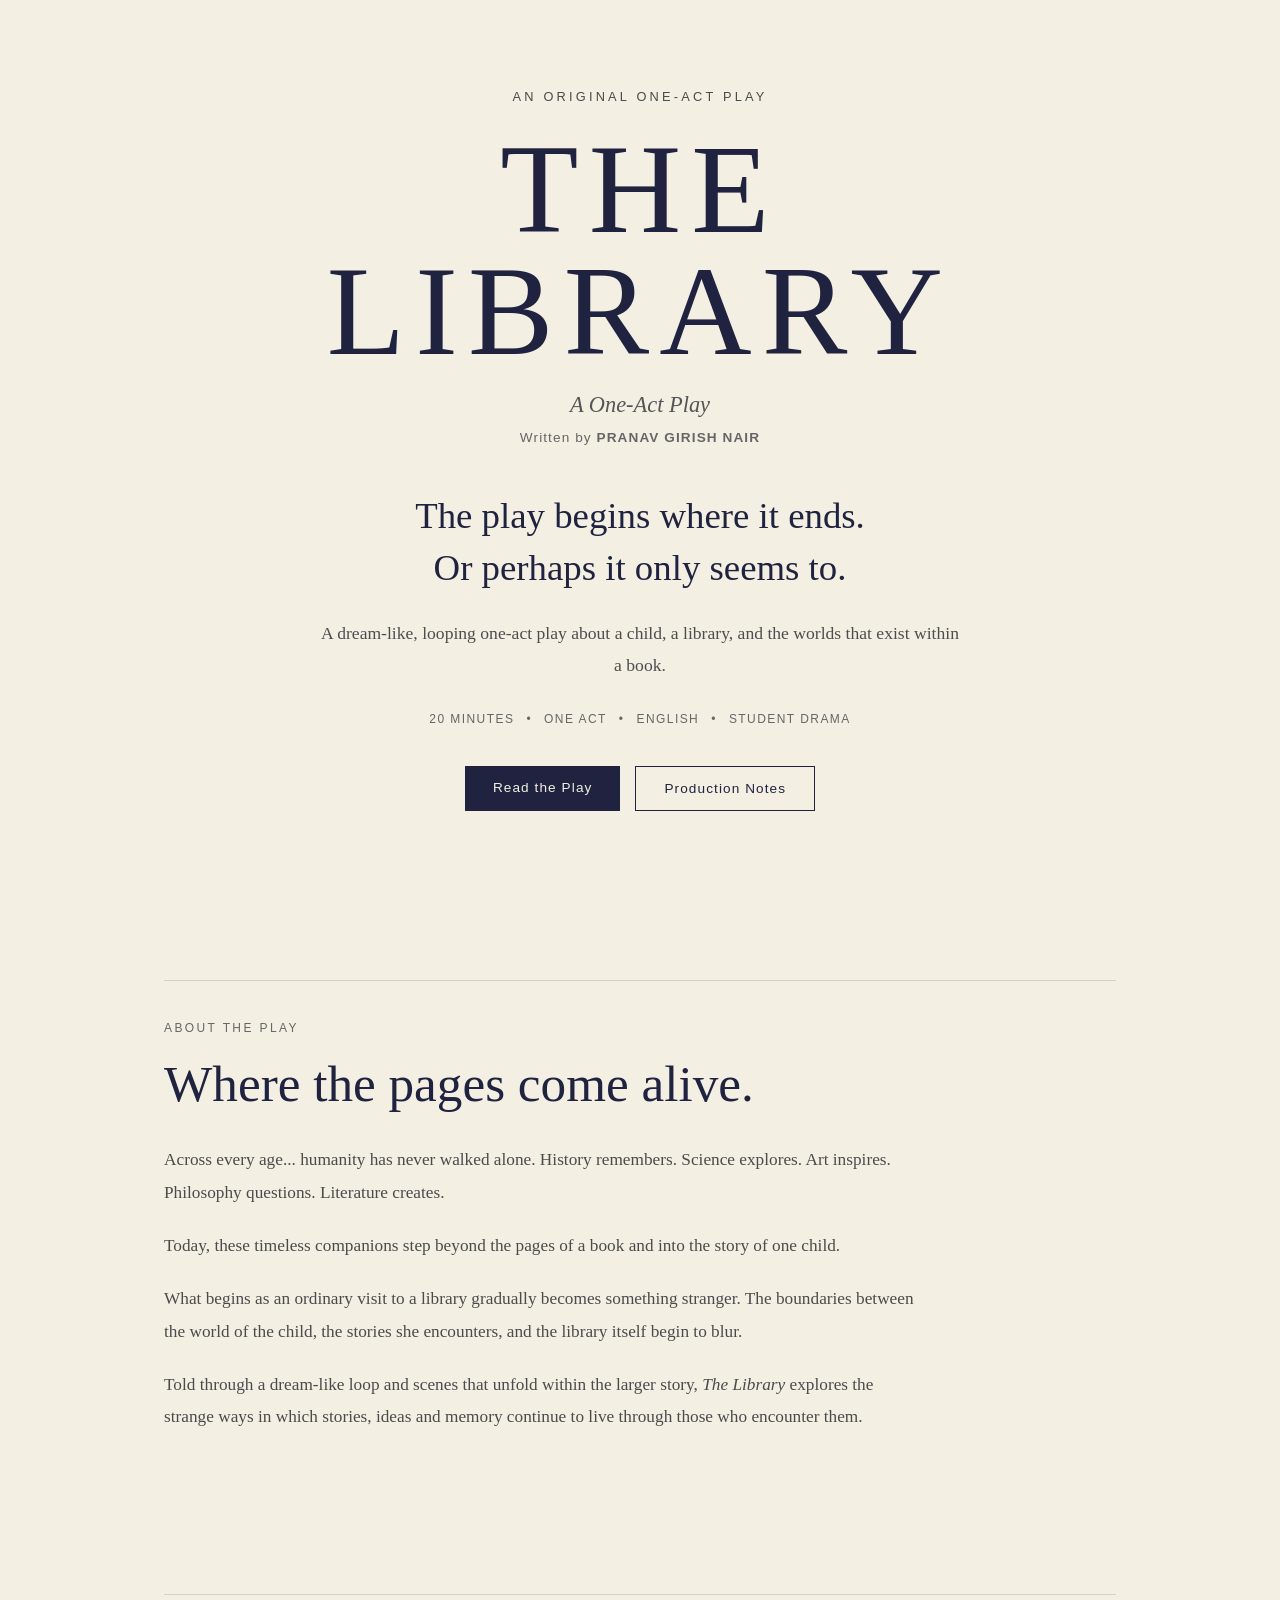
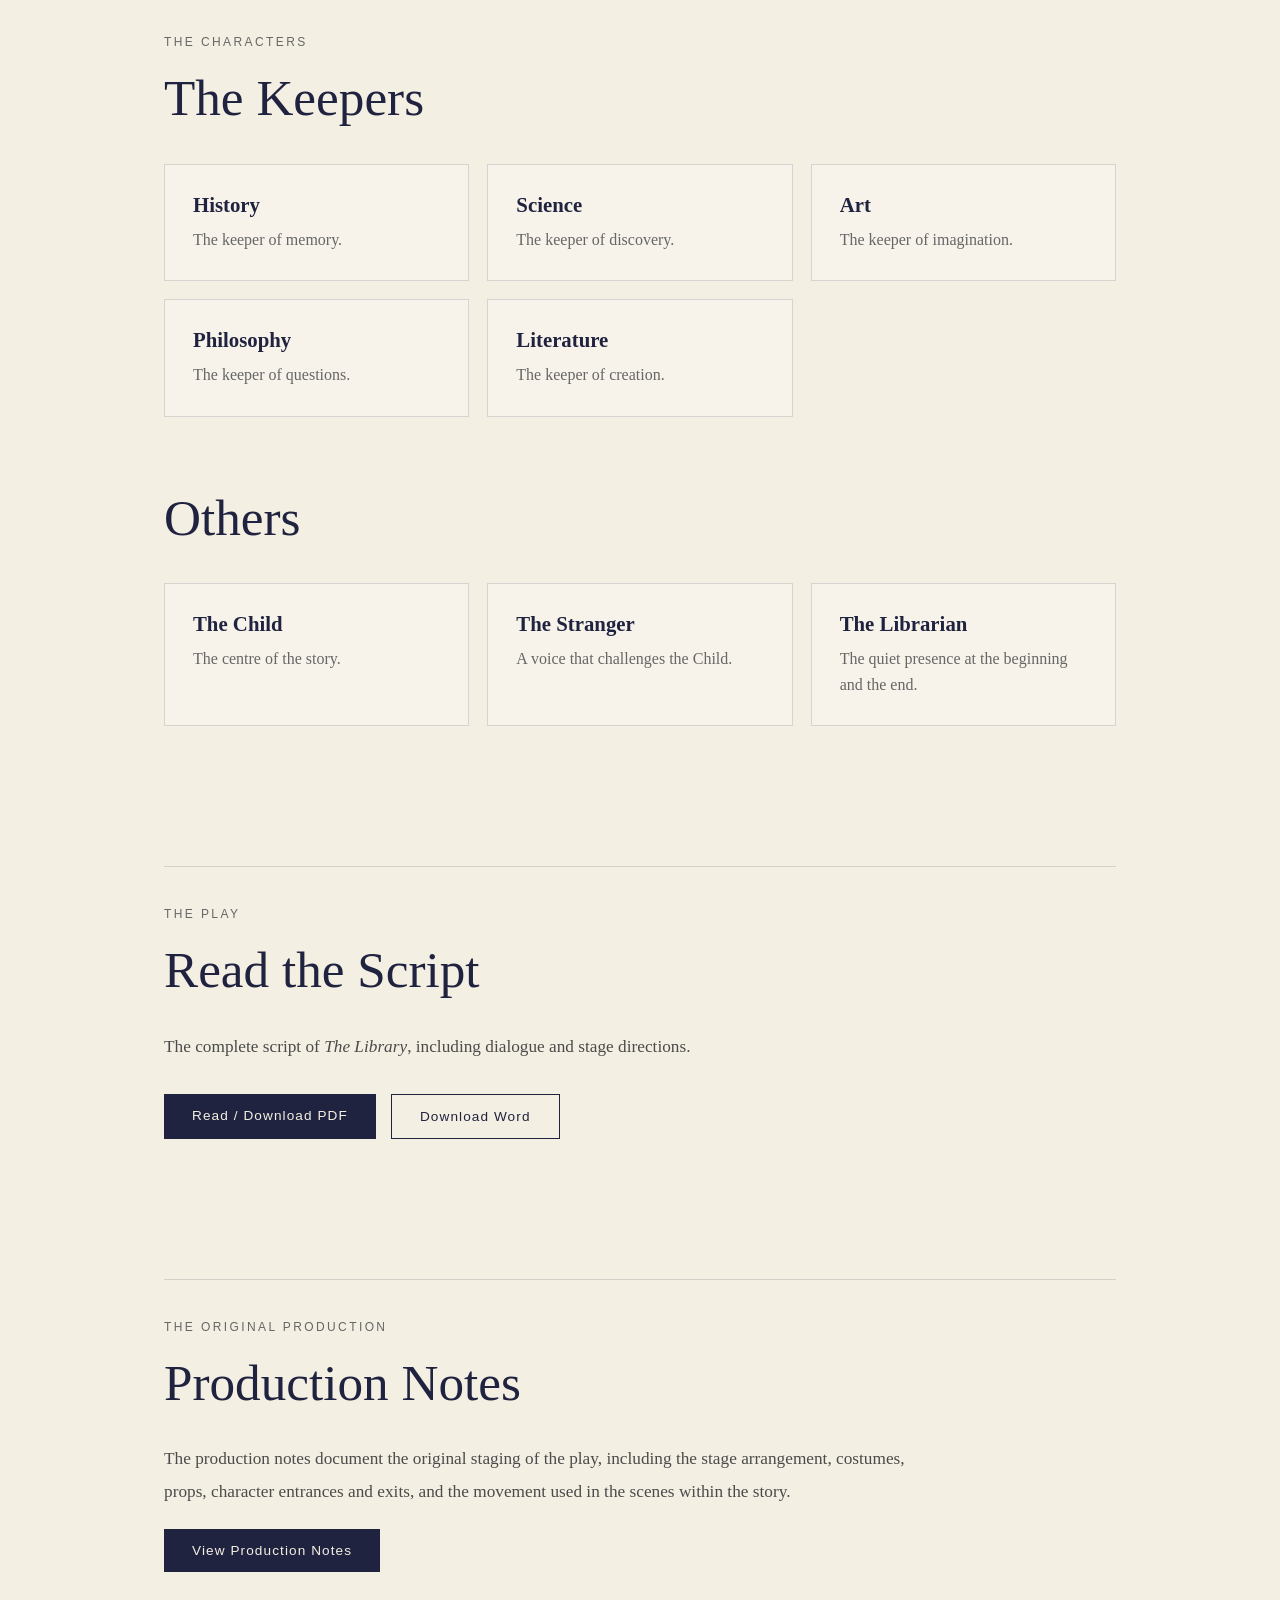
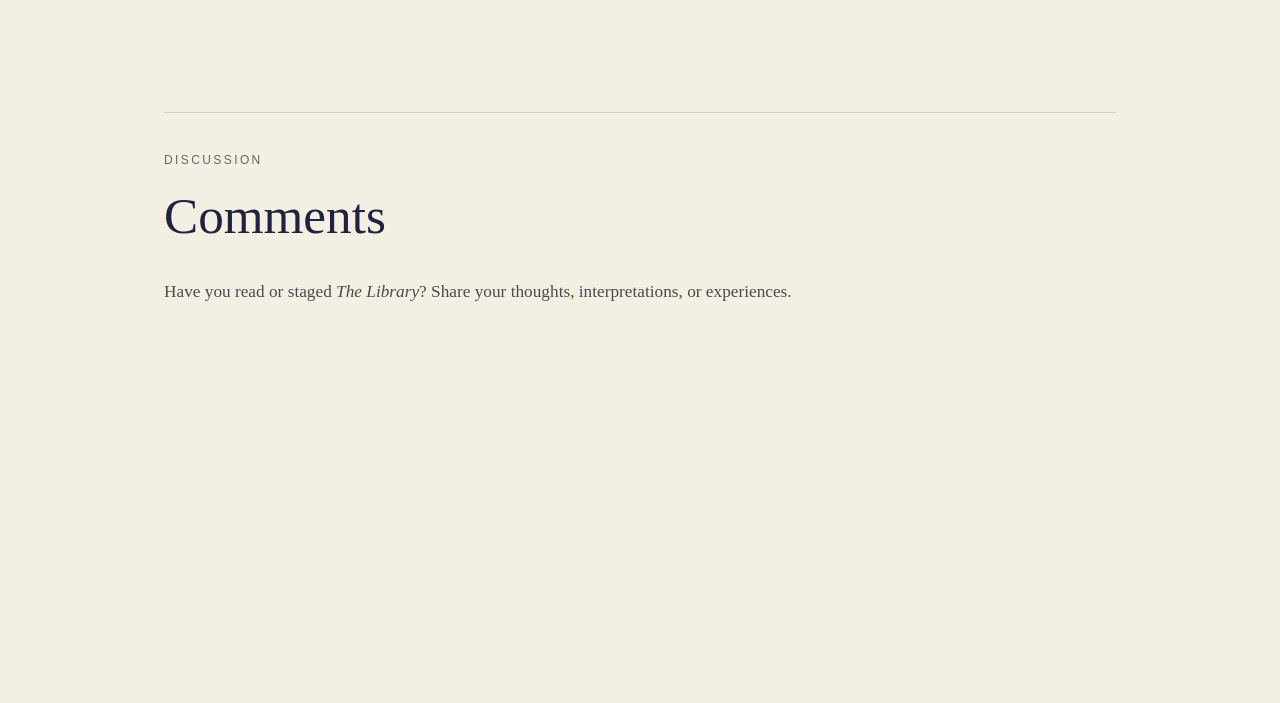
==== index.html @ 28df2314 "Comment section added" ====
<!DOCTYPE html>
<html lang="en">
<head>
    <meta charset="UTF-8">
    <meta name="viewport" content="width=device-width, initial-scale=1.0">

    <title>The Library | A One-Act Play</title>

    <link rel="stylesheet" href="style.css">
</head>

<body>

    <header class="hero">

        <div class="hero-content">

            <p class="eyebrow">AN ORIGINAL ONE-ACT PLAY</p>

            <h1>THE LIBRARY</h1>

            <p class="subtitle">A One-Act Play</p>
<p class="author">Written by <strong>PRANAV GIRISH NAIR</strong></p>

            <p class="tagline">
                The play begins where it ends.<br>
                Or perhaps it only seems to.
            </p>

            <p class="description">
                A dream-like, looping one-act play about a child,
                a library, and the worlds that exist within a book.
            </p>

            <div class="details">
                <span>20 MINUTES</span>
                <span>•</span>
                <span>ONE ACT</span>
                <span>•</span>
                <span>ENGLISH</span>
                <span>•</span>
                <span>STUDENT DRAMA</span>
            </div>

            <div class="hero-buttons">
                <a href="#script" class="button primary">
                    Read the Play
                </a>

                <a href="#production" class="button secondary">
                    Production Notes
                </a>
            </div>

        </div>

    </header>

   <main>

    <section id="about" class="content-section">

        <p class="section-label">ABOUT THE PLAY</p>

        <h2>Where the pages come alive.</h2>

        <p>
            Across every age... humanity has never walked alone.
            History remembers. Science explores. Art inspires.
            Philosophy questions. Literature creates.
        </p>

        <p>
            Today, these timeless companions step beyond the pages
            of a book and into the story of one child.
        </p>

        <p>
            What begins as an ordinary visit to a library gradually
            becomes something stranger. The boundaries between the
            world of the child, the stories she encounters, and the
            library itself begin to blur.
        </p>

        <p>
            Told through a dream-like loop and scenes that unfold
            within the larger story, <em>The Library</em> explores
            the strange ways in which stories, ideas and memory
            continue to live through those who encounter them.
        </p>

    </section>


    <section id="characters" class="content-section">

        <p class="section-label">THE CHARACTERS</p>

        <h2>The Keepers</h2>

        <div class="character-grid">

            <article class="character-card">
                <h3>History</h3>
                <p>The keeper of memory.</p>
            </article>

            <article class="character-card">
                <h3>Science</h3>
                <p>The keeper of discovery.</p>
            </article>

            <article class="character-card">
                <h3>Art</h3>
                <p>The keeper of imagination.</p>
            </article>

            <article class="character-card">
                <h3>Philosophy</h3>
                <p>The keeper of questions.</p>
            </article>

            <article class="character-card">
                <h3>Literature</h3>
                <p>The keeper of creation.</p>
            </article>

        </div>


        <h2 class="secondary-heading">Others</h2>

        <div class="character-grid">

            <article class="character-card">
                <h3>The Child</h3>
                <p>The centre of the story.</p>
            </article>

            <article class="character-card">
                <h3>The Stranger</h3>
                <p>A voice that challenges the Child.</p>
            </article>

            <article class="character-card">
                <h3>The Librarian</h3>
                <p>The quiet presence at the beginning and the end.</p>
            </article>

        </div>

    </section>


    <section id="script" class="content-section">

        <p class="section-label">THE PLAY</p>

        <h2>Read the Script</h2>

        <p>
            The complete script of <em>The Library</em>, including
            dialogue and stage directions.
        </p>

        <div class="download-buttons">

            <a href="assets/documents/The-Library-One-Act-Play.pdf"
               class="button primary"
               target="_blank">
                Read / Download PDF
            </a>

            <a href="assets/documents/The-Library-One-Act-Play.docx"
               class="button secondary">
                Download Word
            </a>

        </div>

    </section>


    <section id="production" class="content-section">

        <p class="section-label">THE ORIGINAL PRODUCTION</p>

        <h2>Production Notes</h2>

        <p>
            The production notes document the original staging of
            the play, including the stage arrangement, costumes,
            props, character entrances and exits, and the movement
            used in the scenes within the story.
        </p>

        <a href="production-notes.html" class="button primary">
            View Production Notes
        </a>

    </section>


    <section id="comments" class="content-section">

        <p class="section-label">DISCUSSION</p>

        <h2>Comments</h2>

        <p>
            Have you read or staged <em>The Library</em>?
            Share your thoughts, interpretations, or experiences.
        </p>

        <!-- Remarkbox -->
        <div id="remarkbox-div">
          <noscript>
            <iframe id="remarkbox-iframe"
                    src="https://my.remarkbox.com/embed?nojs=true&mode=light"
                    style="height:600px;width:100%;border:none!important"
                    tabindex="0"></iframe>
          </noscript>
        </div>

        <script src="https://my.remarkbox.com/static/js/iframe-resizer/iframeResizer.min.js"></script>

        <script>
          var rb_owner_key = "698da224-95b8-11f1-bef5-040140774501";
          var thread_uri = window.location.href;
          var thread_title = window.document.title;
          var thread_fragment = window.location.hash;

          var rb_src = "https://my.remarkbox.com/embed" +
              "?rb_owner_key=" + rb_owner_key +
              "&thread_title=" + encodeURI(thread_title) +
              "&thread_uri=" + encodeURIComponent(thread_uri) +
              "&mode=light" +
              thread_fragment;

          function create_remarkbox_iframe() {
            var ifrm = document.createElement("iframe");
            ifrm.setAttribute("id", "remarkbox-iframe");
            ifrm.setAttribute("scrolling", "no");
            ifrm.setAttribute("src", rb_src);
            ifrm.setAttribute("frameborder", "0");
            ifrm.setAttribute("tabindex", "0");
            ifrm.setAttribute("title", "Remarkbox");
            ifrm.style.width = "100%";
            document.getElementById("remarkbox-div").appendChild(ifrm);
          }

          create_remarkbox_iframe();

          iFrameResize(
            {
              checkOrigin: ["https://my.remarkbox.com"],
              inPageLinks: true,
              initCallback: function(e) {
                e.iFrameResizer.moveToAnchor(thread_fragment);
              }
            },
            document.getElementById("remarkbox-iframe")
          );
        </script>

    </section>

</main>

</body>
</html>
---- style.css ----
* {
    box-sizing: border-box;
    margin: 0;
    padding: 0;
}

body {
    background: #f4efe3;
    color: #252525;
    font-family: Georgia, "Times New Roman", serif;
}

/* HERO */

.hero {
    min-height: 100vh;
    display: flex;
    justify-content: center;
    align-items: center;
    text-align: center;
    padding: 60px 24px;

    background:
        linear-gradient(
            rgba(244, 239, 227, 0.88),
            rgba(244, 239, 227, 0.88)
        ),
        url("assets/images/library.jpg");

    background-size: cover;
    background-position: center;
}

.hero-content {
    max-width: 850px;
}

.eyebrow {
    font-family: Arial, sans-serif;
    font-size: 0.8rem;
    letter-spacing: 0.25em;
    margin-bottom: 25px;
    color: #4a4a4a;
}

h1 {
    font-size: clamp(4rem, 10vw, 8rem);
    letter-spacing: 0.08em;
    font-weight: 500;
    color: #20233f;
    line-height: 0.95;
}

.subtitle {
    font-size: 1.4rem;
    font-style: italic;
    margin-top: 20px;
    color: #555;
}

.tagline {
    margin-top: 45px;
    font-size: clamp(1.5rem, 3vw, 2.3rem);
    line-height: 1.4;
    color: #20233f;
}

.description {
    max-width: 650px;
    margin: 25px auto 0;
    font-size: 1.1rem;
    line-height: 1.8;
    color: #4d4d4d;
}

.details {
    display: flex;
    justify-content: center;
    flex-wrap: wrap;
    gap: 12px;
    margin-top: 30px;

    font-family: Arial, sans-serif;
    font-size: 0.75rem;
    letter-spacing: 0.12em;
    color: #666;
}

.hero-buttons {
    display: flex;
    justify-content: center;
    gap: 15px;
    flex-wrap: wrap;
    margin-top: 40px;
}

.button {
    display: inline-block;
    padding: 14px 28px;
    text-decoration: none;
    font-family: Arial, sans-serif;
    font-size: 0.85rem;
    letter-spacing: 0.08em;
    transition: 0.2s ease;
}

.primary {
    background: #20233f;
    color: #f4efe3;
}

.primary:hover {
    background: #16182c;
}

.secondary {
    border: 1px solid #20233f;
    color: #20233f;
}

.secondary:hover {
    background: #20233f;
    color: #f4efe3;
}


/* OTHER SECTIONS */

main {
    max-width: 1000px;
    margin: auto;
    padding: 80px 24px;
}

section {
    margin-bottom: 100px;
}

section h2 {
    font-size: 2.5rem;
    color: #20233f;
    margin-bottom: 20px;
}

/* CONTENT SECTIONS */

.content-section {
    padding: 40px 0;
    border-top: 1px solid rgba(32, 35, 63, 0.15);
}

.section-label {
    font-family: Arial, sans-serif;
    font-size: 0.75rem;
    letter-spacing: 0.2em;
    color: #666;
    margin-bottom: 18px;
}

.content-section h2 {
    font-size: clamp(2rem, 5vw, 3.2rem);
    font-weight: 500;
    line-height: 1.2;
    margin-bottom: 30px;
}

.content-section > p:not(.section-label) {
    max-width: 750px;
    font-size: 1.08rem;
    line-height: 1.9;
    color: #4b4b4b;
    margin-bottom: 20px;
}


/* CHARACTER CARDS */

.character-grid {
    display: grid;
    grid-template-columns: repeat(3, 1fr);
    gap: 18px;
    margin-top: 35px;
}

.character-card {
    padding: 28px;
    border: 1px solid rgba(32, 35, 63, 0.15);
    background: rgba(255, 255, 255, 0.25);
}

.character-card h3 {
    color: #20233f;
    font-size: 1.3rem;
    margin-bottom: 10px;
}

.character-card p {
    color: #666;
    line-height: 1.6;
}

.secondary-heading {
    margin-top: 70px;
}


/* DOWNLOAD BUTTONS */

.download-buttons {
    display: flex;
    gap: 15px;
    flex-wrap: wrap;
    margin-top: 30px;
}


/* MOBILE */

@media (max-width: 700px) {

    .character-grid {
        grid-template-columns: 1fr;
    }

    .content-section {
        padding: 30px 0;
    }

    .details {
        gap: 8px;
        line-height: 1.8;
    }

}

.author {
    margin-top: 12px;
    font-family: Arial, sans-serif;
    font-size: 0.85rem;
    letter-spacing: 0.08em;
    color: #666;
}

/* PRODUCTION NOTES */

.production-page {
    max-width: 900px;
    margin: 0 auto;
    padding: 70px 24px 100px;
}

.production-header {
    padding: 40px 0 80px;
    border-bottom: 1px solid rgba(32, 35, 63, 0.15);
}

.production-header h1 {
    font-size: clamp(3rem, 8vw, 5.5rem);
    margin-bottom: 25px;
}

.production-intro {
    max-width: 650px;
    font-size: 1.1rem;
    line-height: 1.8;
    color: #555;
    margin-bottom: 30px;
}

.production-page .content-section {
    padding: 65px 0;
}

.production-page .content-section h2 {
    margin-bottom: 30px;
}

.production-page .content-section h3 {
    color: #20233f;
    font-size: 1.25rem;
    margin-top: 35px;
    margin-bottom: 12px;
}

.production-page .content-section p {
    max-width: 760px;
    font-size: 1.05rem;
    line-height: 1.85;
    color: #4b4b4b;
    margin-bottom: 20px;
}

.production-page ul,
.production-page ol {
    max-width: 760px;
    padding-left: 25px;
    margin: 15px 0 25px;
}

.production-page li {
    margin-bottom: 10px;
    line-height: 1.7;
    color: #4b4b4b;
}

.production-page blockquote {
    max-width: 700px;
    margin: 20px 0;
    padding: 18px 25px;
    border-left: 3px solid #20233f;
    font-style: italic;
    color: #20233f;
    background: rgba(255, 255, 255, 0.25);
}

.production-footer {
    text-align: center;
    padding-top: 40px;
}
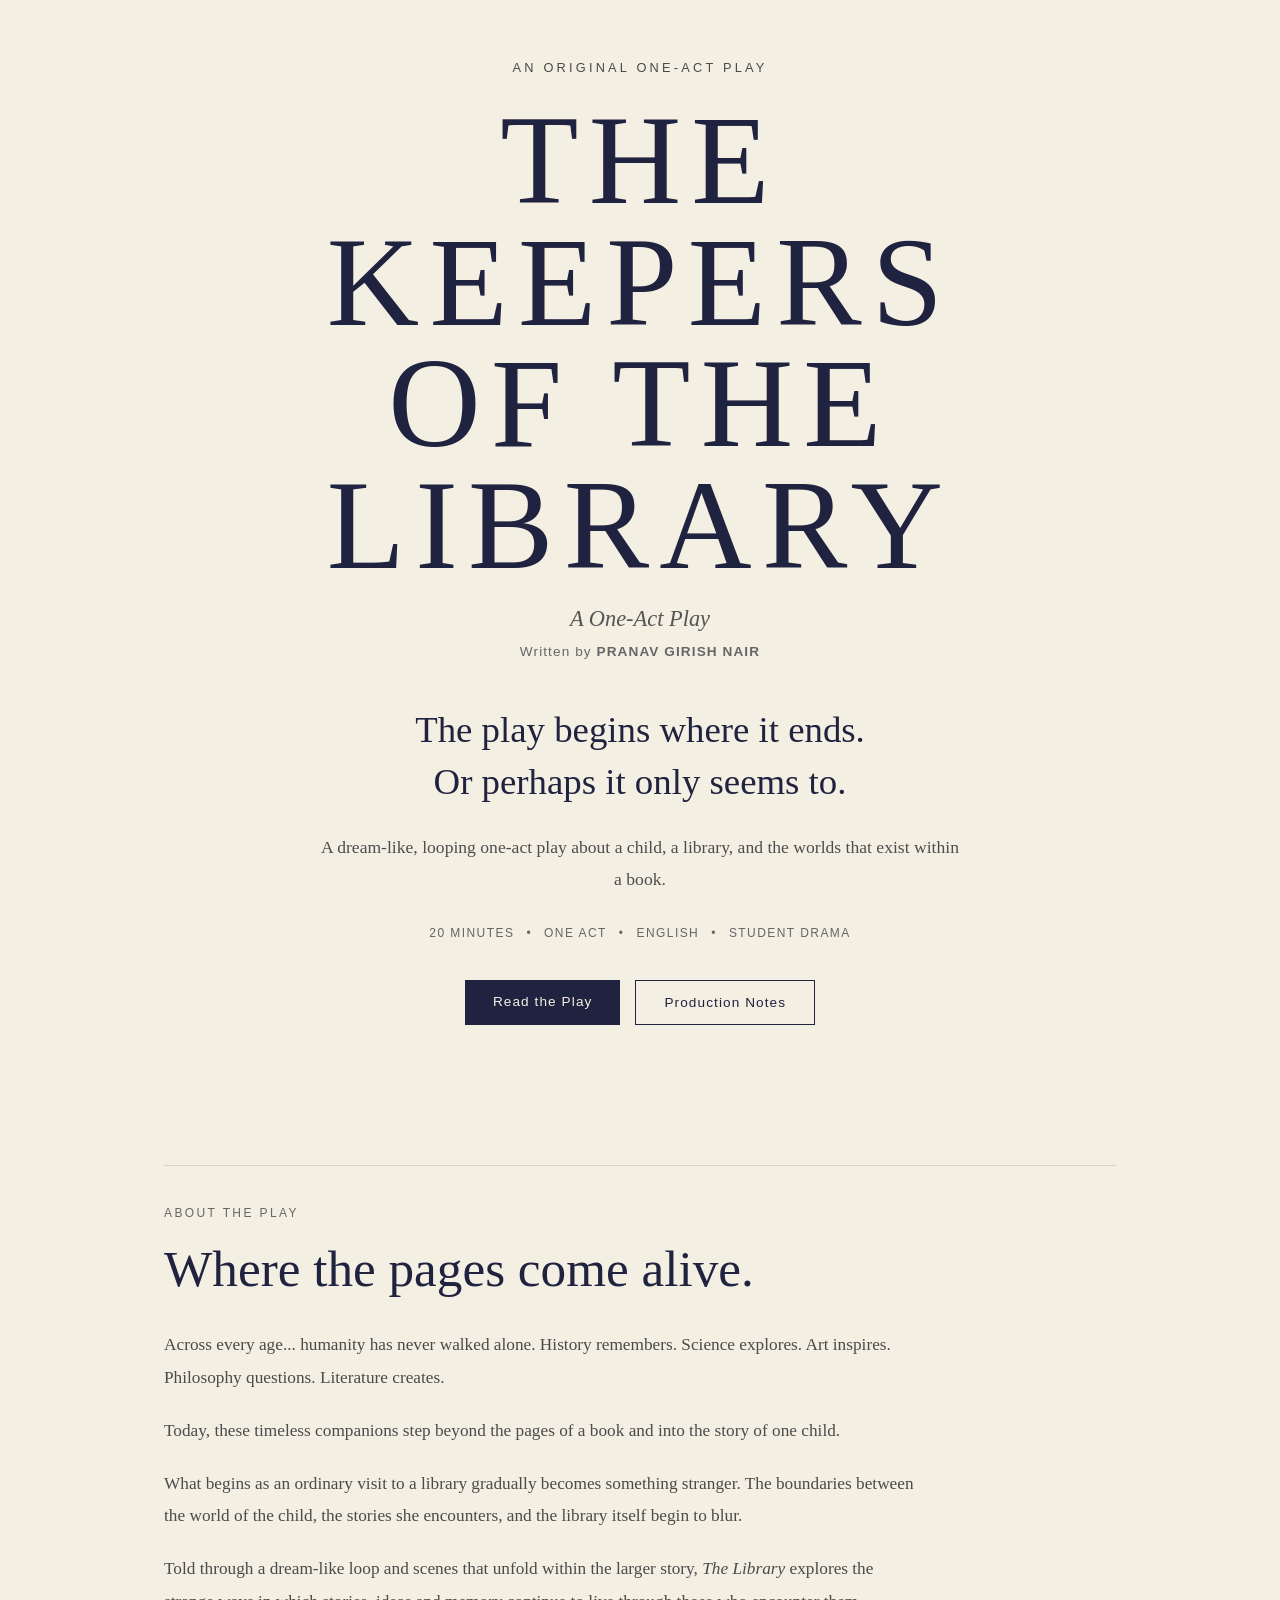
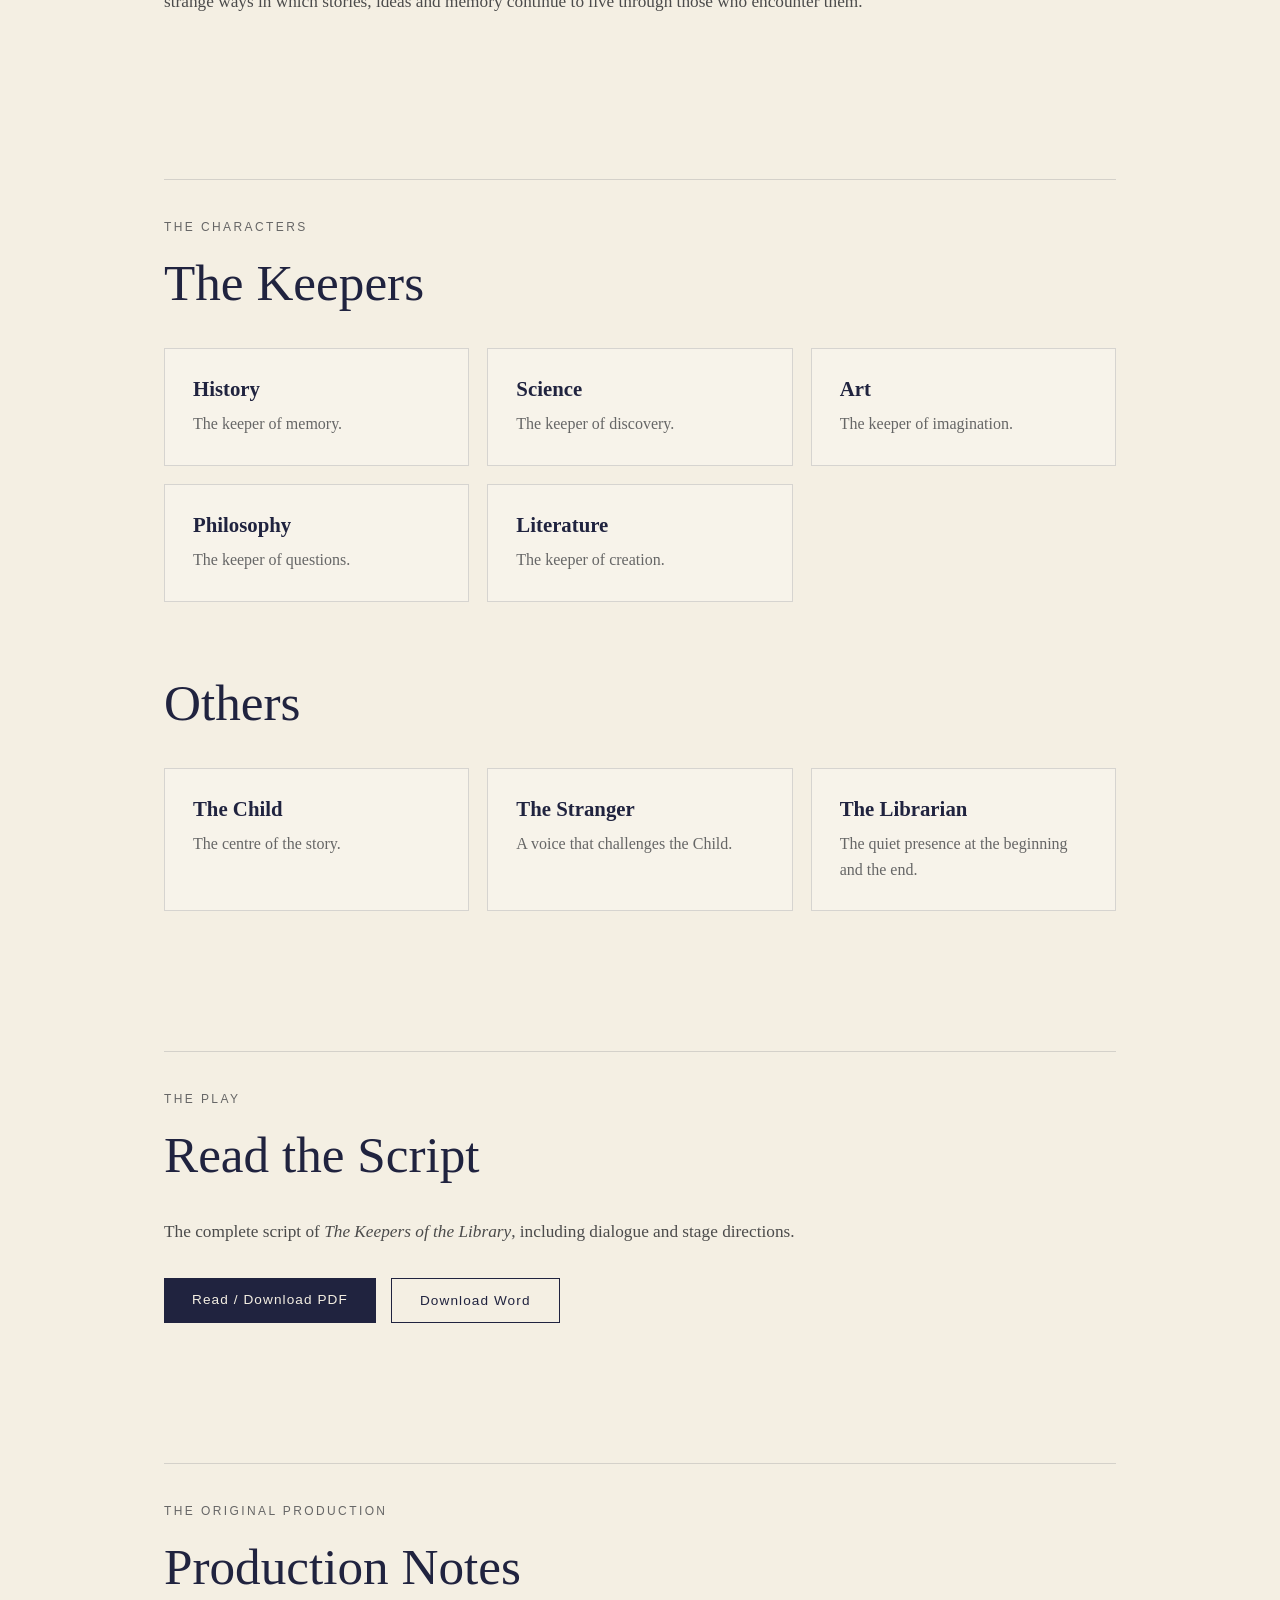
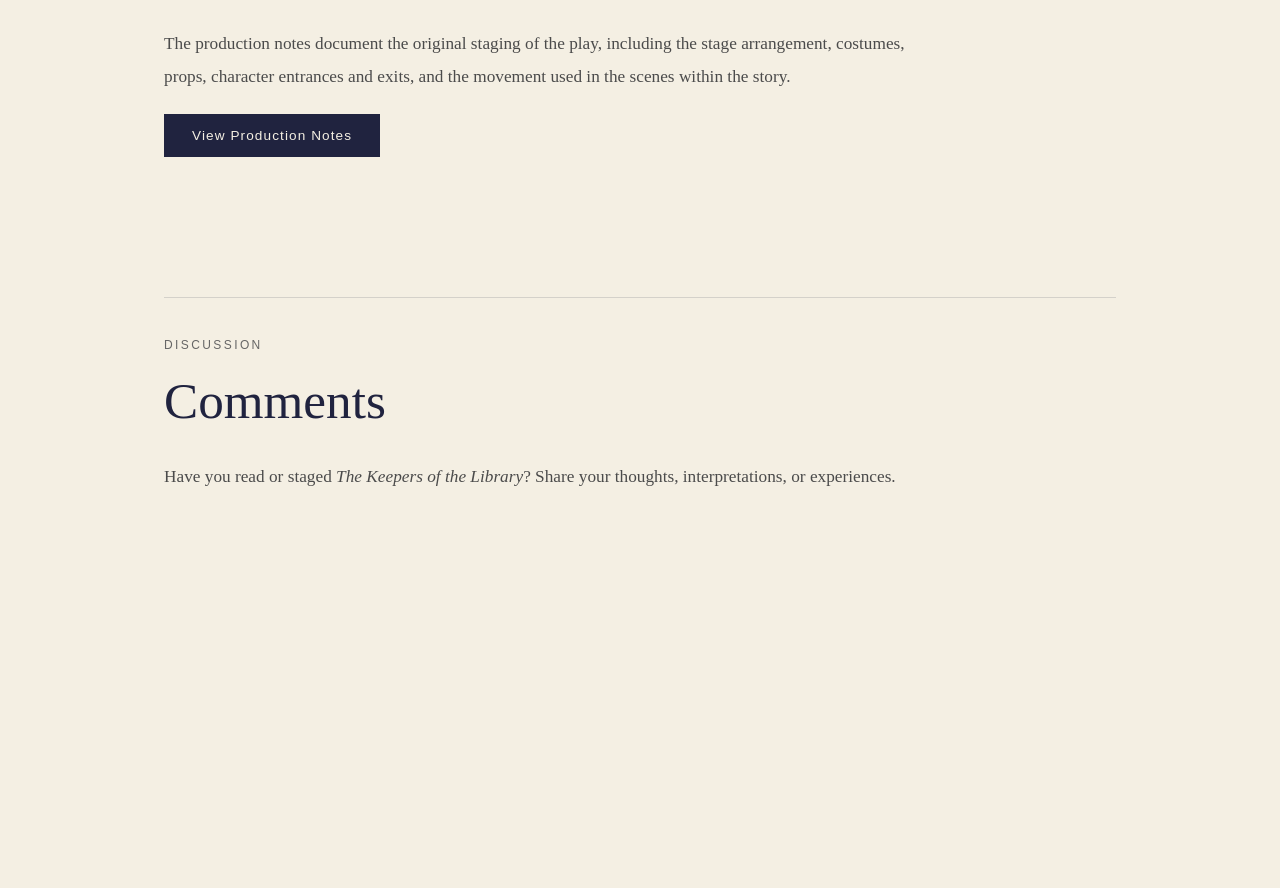
==== commit 32a07ba3: "Changed Title" ====
--- a/index.html
+++ b/index.html
@@ -4,7 +4,7 @@
     <meta charset="UTF-8">
     <meta name="viewport" content="width=device-width, initial-scale=1.0">
 
-    <title>The Library | A One-Act Play</title>
+    <title>The Keepers of the Library | A One-Act Play</title>
 
     <link rel="stylesheet" href="style.css">
 </head>
@@ -17,7 +17,7 @@
 
             <p class="eyebrow">AN ORIGINAL ONE-ACT PLAY</p>
 
-            <h1>THE LIBRARY</h1>
+            <h1>THE KEEPERS OF THE LIBRARY</h1>
 
             <p class="subtitle">A One-Act Play</p>
 <p class="author">Written by <strong>PRANAV GIRISH NAIR</strong></p>
@@ -159,19 +159,19 @@
         <h2>Read the Script</h2>
 
         <p>
-            The complete script of <em>The Library</em>, including
+            The complete script of <em>The Keepers of the Library</em>, including
             dialogue and stage directions.
         </p>
 
         <div class="download-buttons">
 
-            <a href="assets/documents/The-Library-One-Act-Play.pdf"
+            <a href="assets/documents/The-Keepers-of-the-Library-One-Act-Play.pdf"
                class="button primary"
                target="_blank">
                 Read / Download PDF
             </a>
 
-            <a href="assets/documents/The-Library-One-Act-Play.docx"
+            <a href="assets/documents/The-Keepers-of-the-Library-One-Act-Play.docx"
                class="button secondary">
                 Download Word
             </a>
@@ -208,7 +208,7 @@
         <h2>Comments</h2>
 
         <p>
-            Have you read or staged <em>The Library</em>?
+            Have you read or staged <em>The Keepers of the Library</em>?
             Share your thoughts, interpretations, or experiences.
         </p>
 
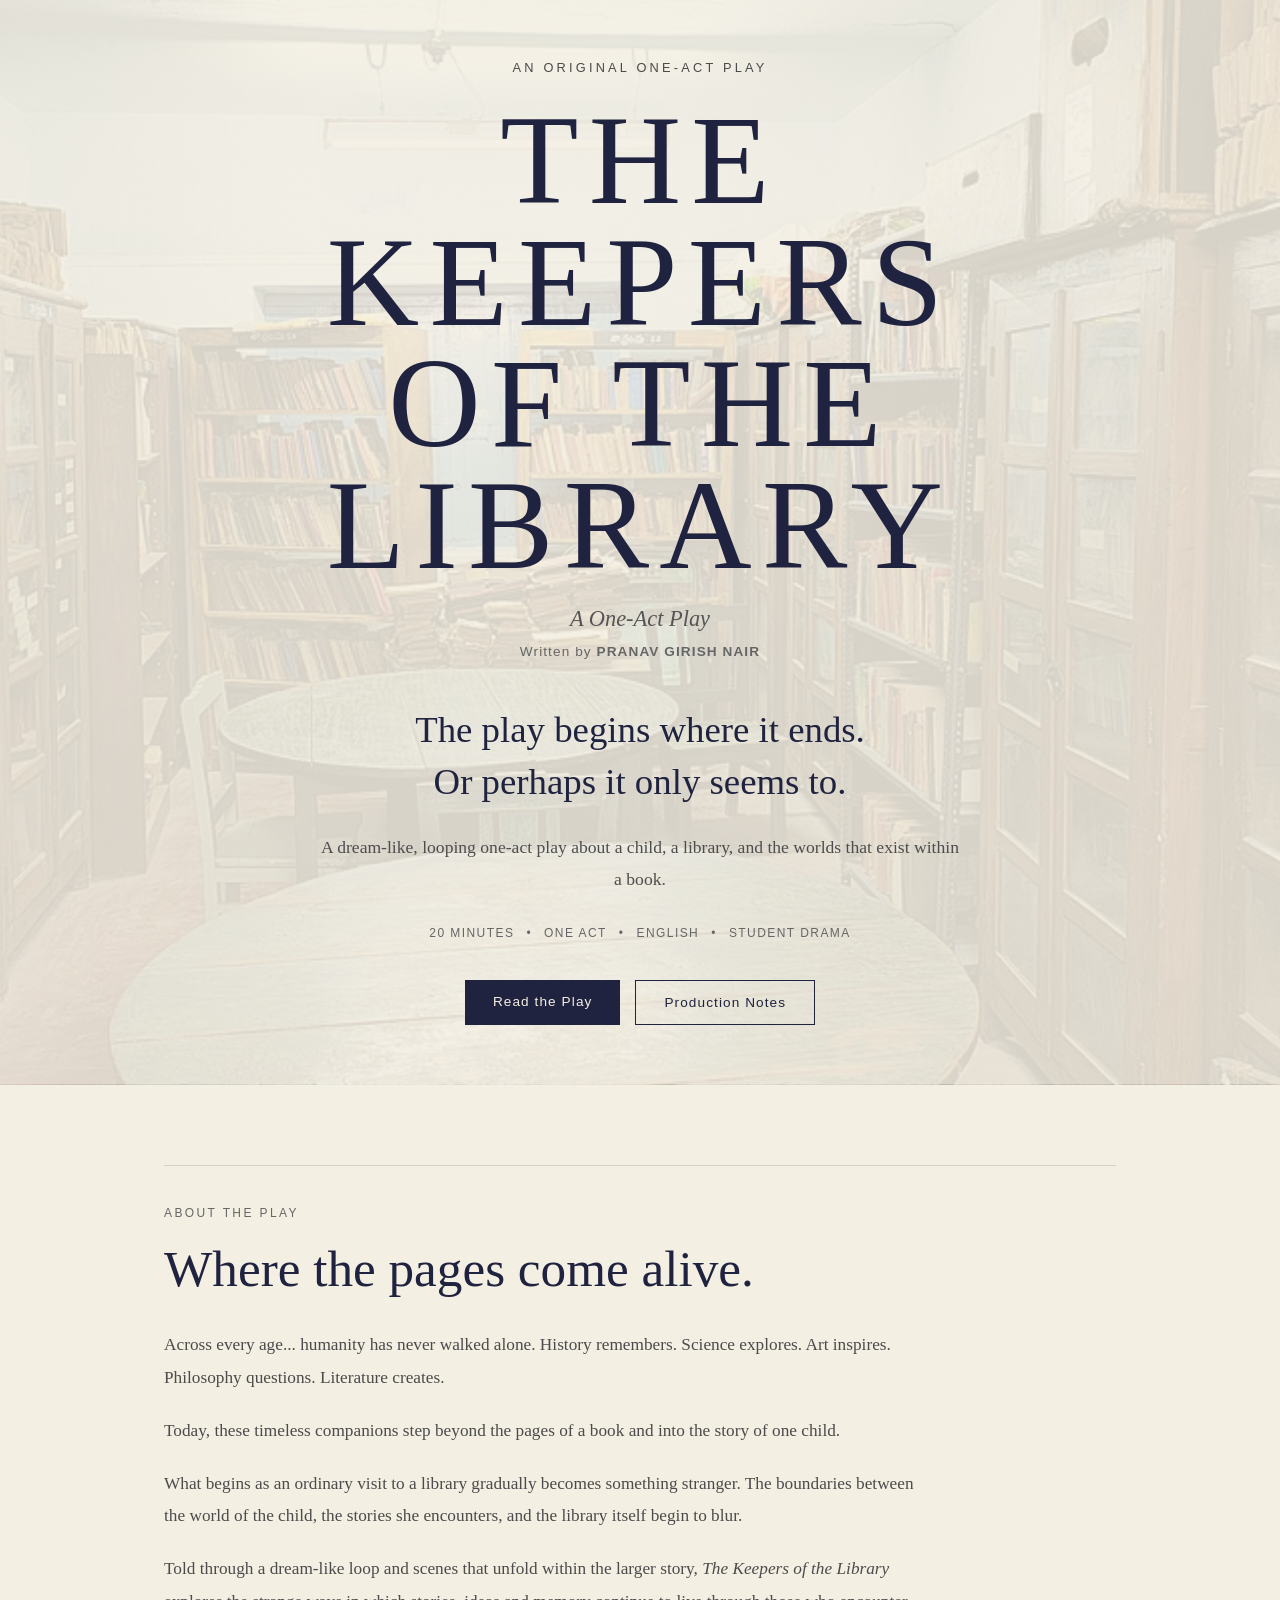
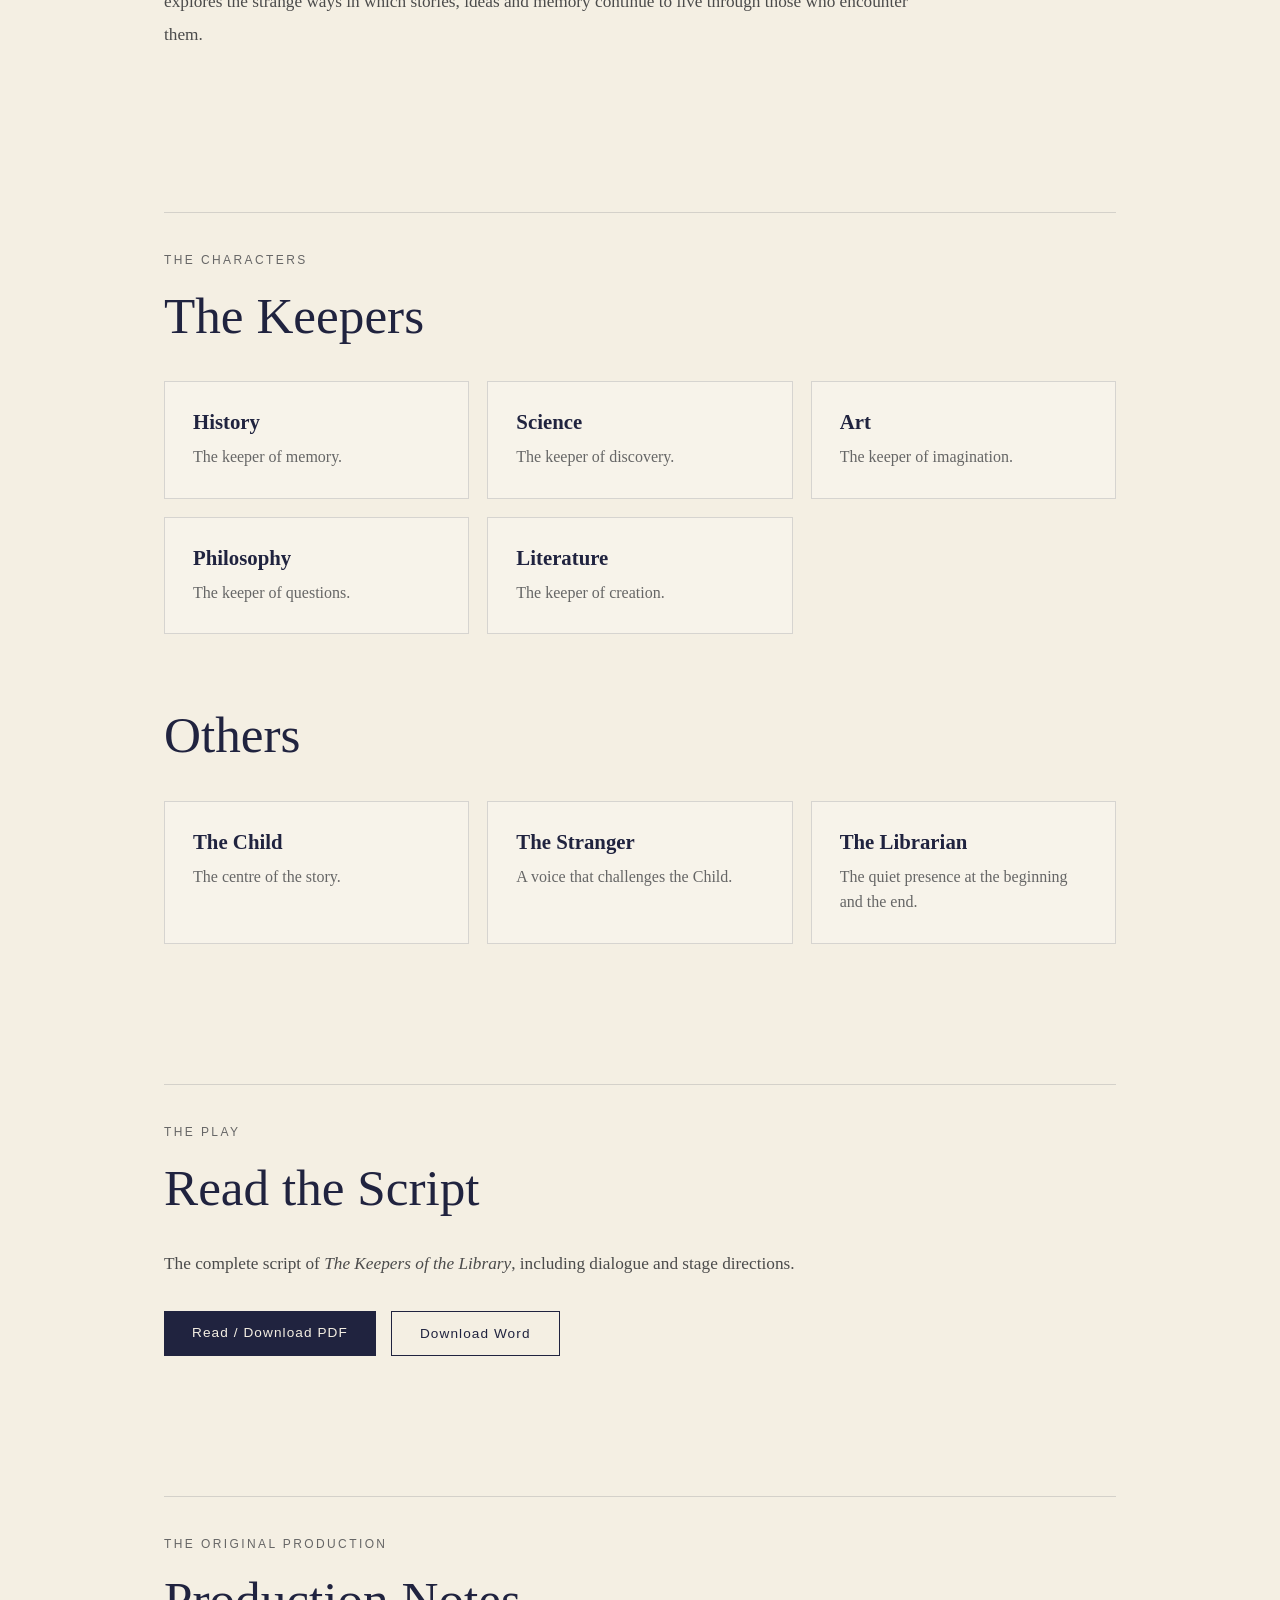
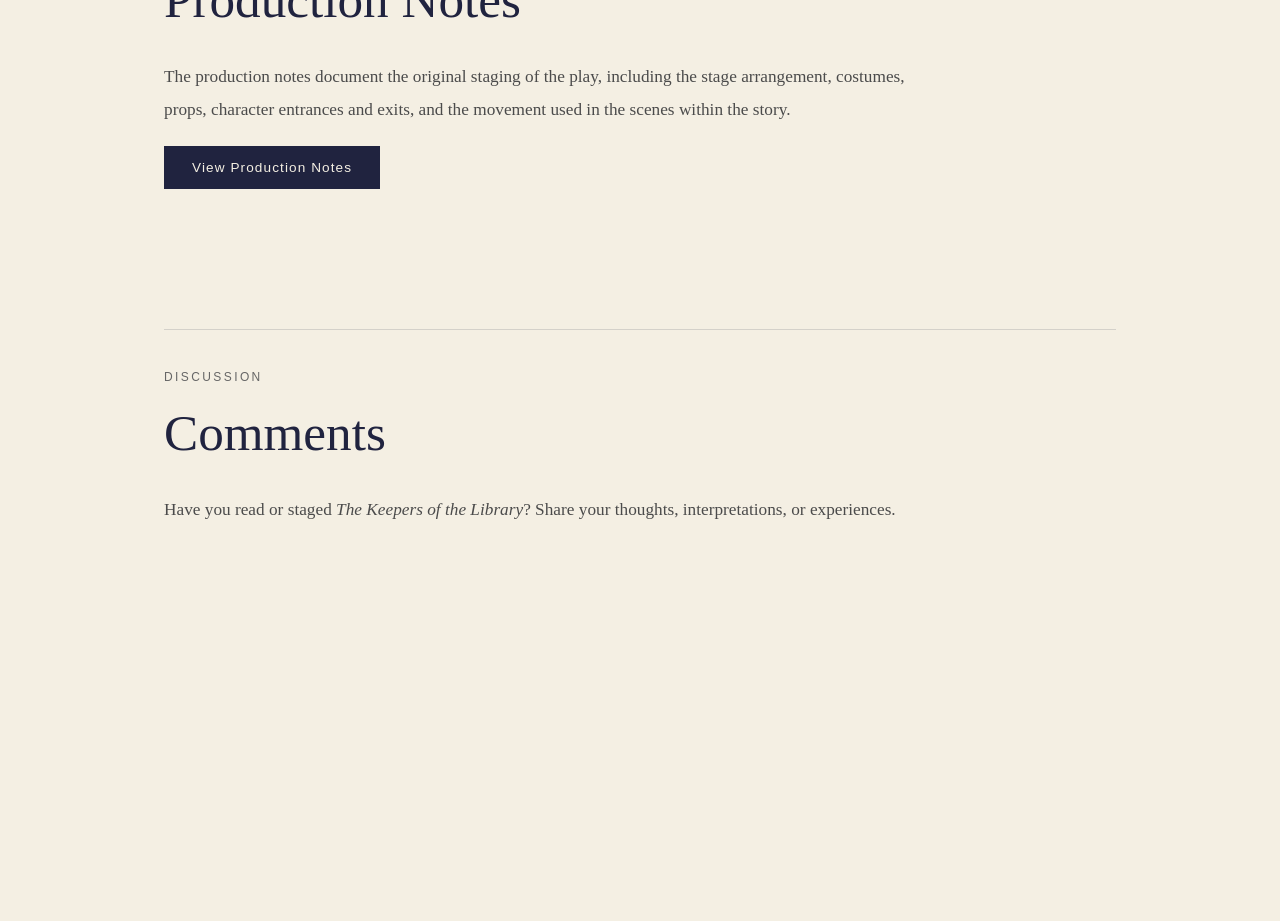
==== commit 5cbf0bd7: "Name updation" ====
--- a/index.html
+++ b/index.html
@@ -84,7 +84,7 @@
 
         <p>
             Told through a dream-like loop and scenes that unfold
-            within the larger story, <em>The Library</em> explores
+            within the larger story, <em>The Keepers of the Library</em> explores
             the strange ways in which stories, ideas and memory
             continue to live through those who encounter them.
         </p>
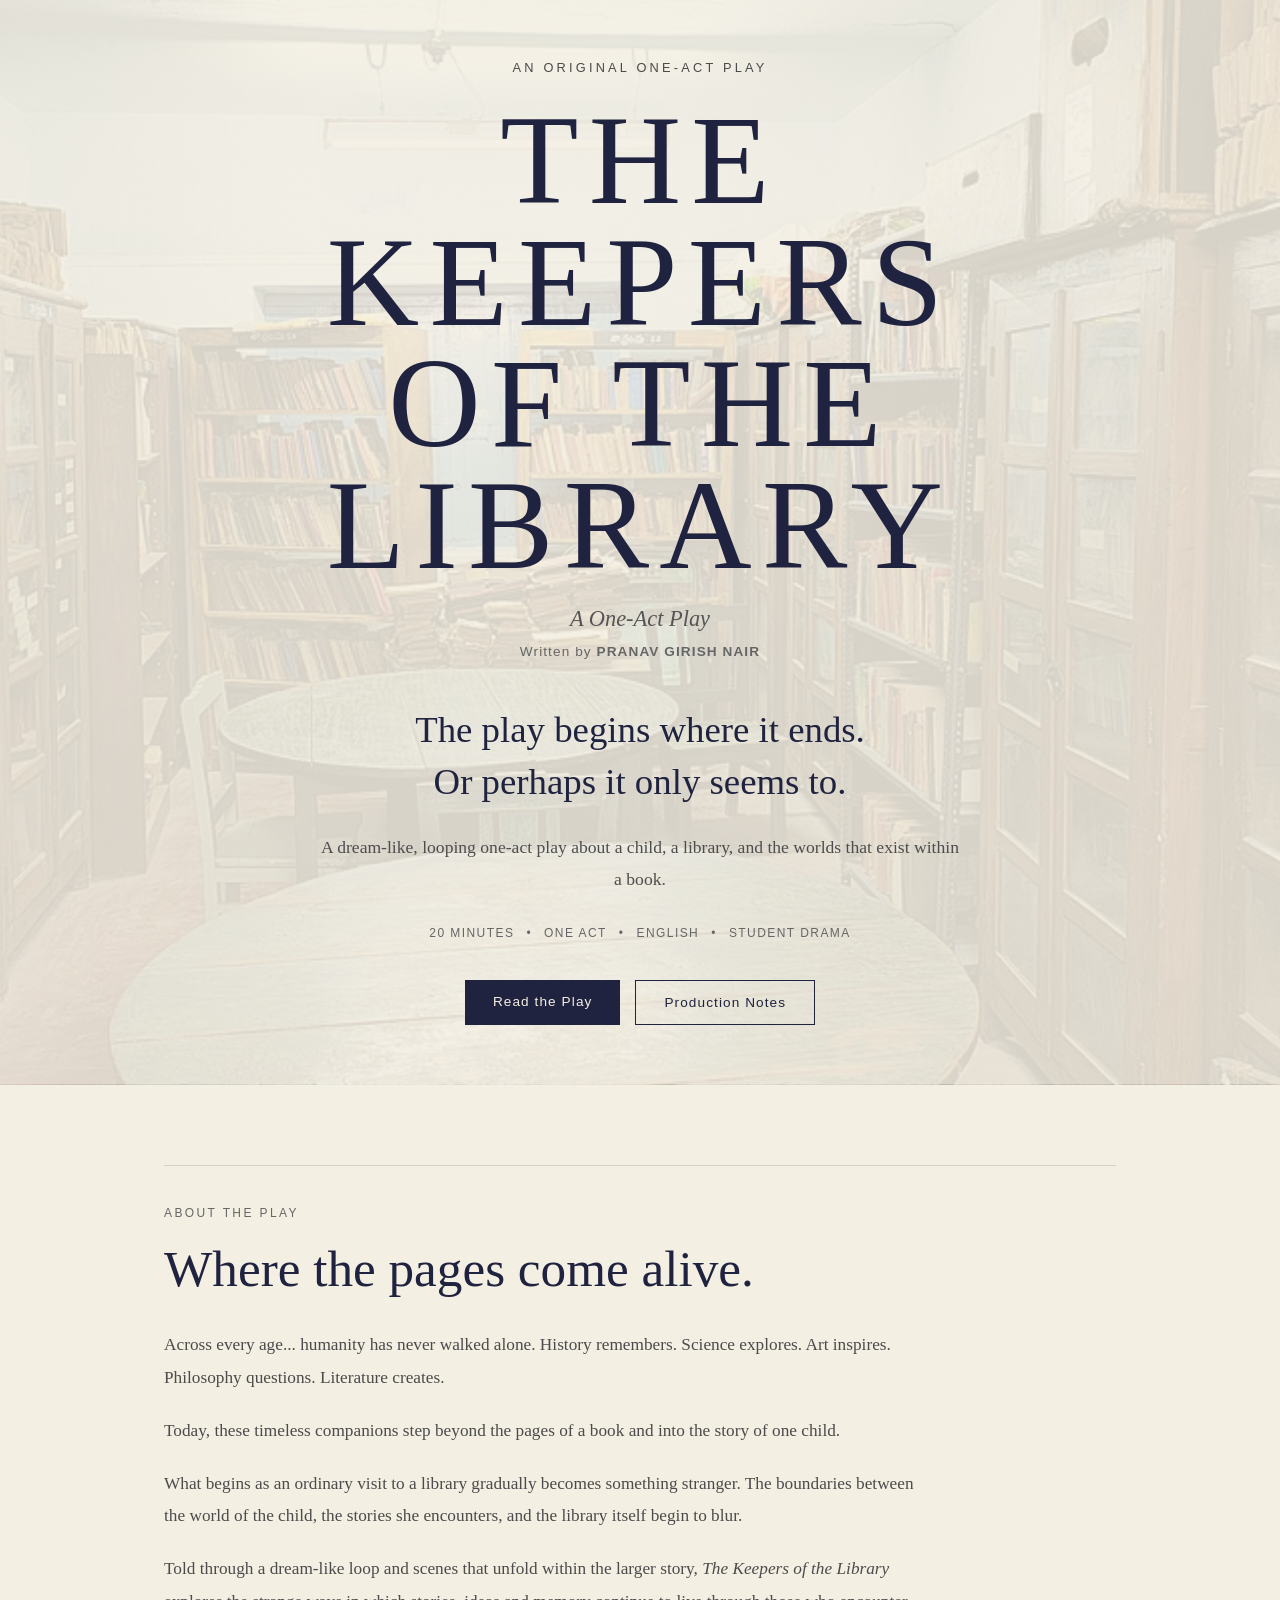
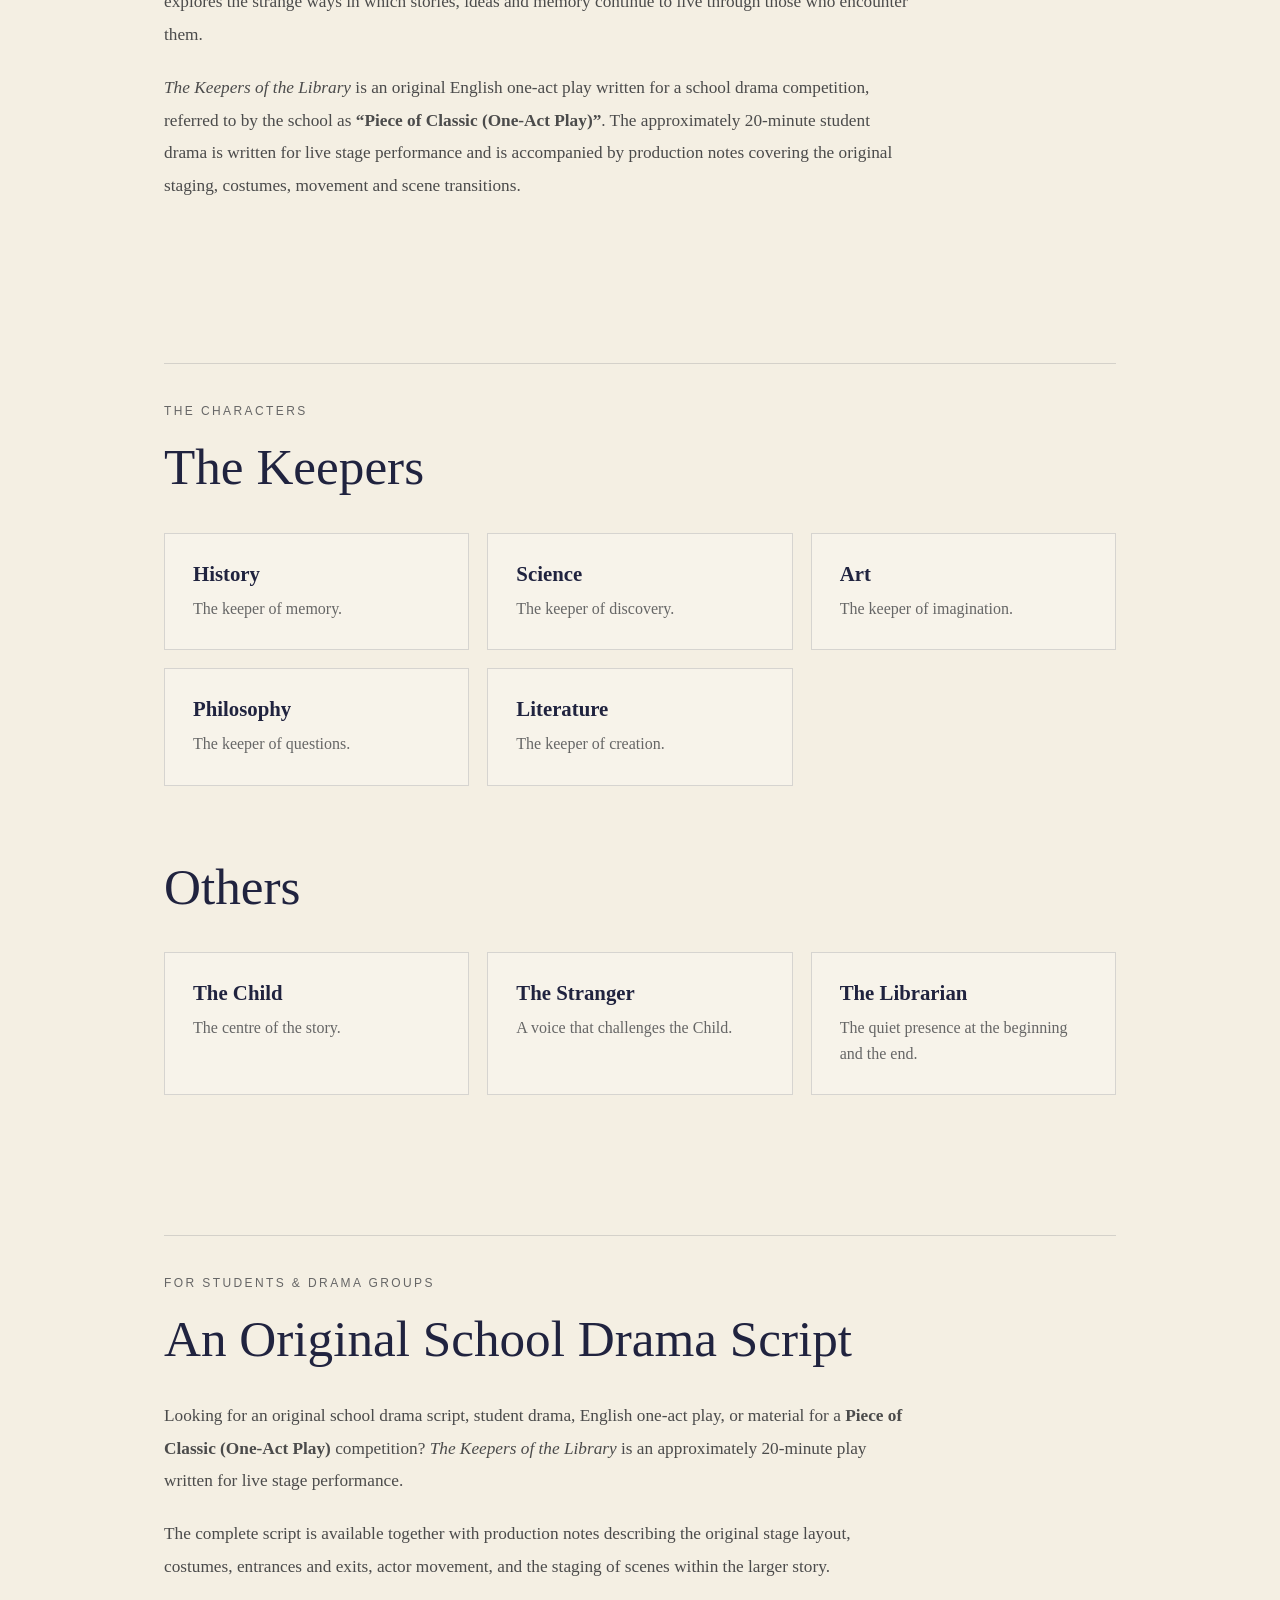
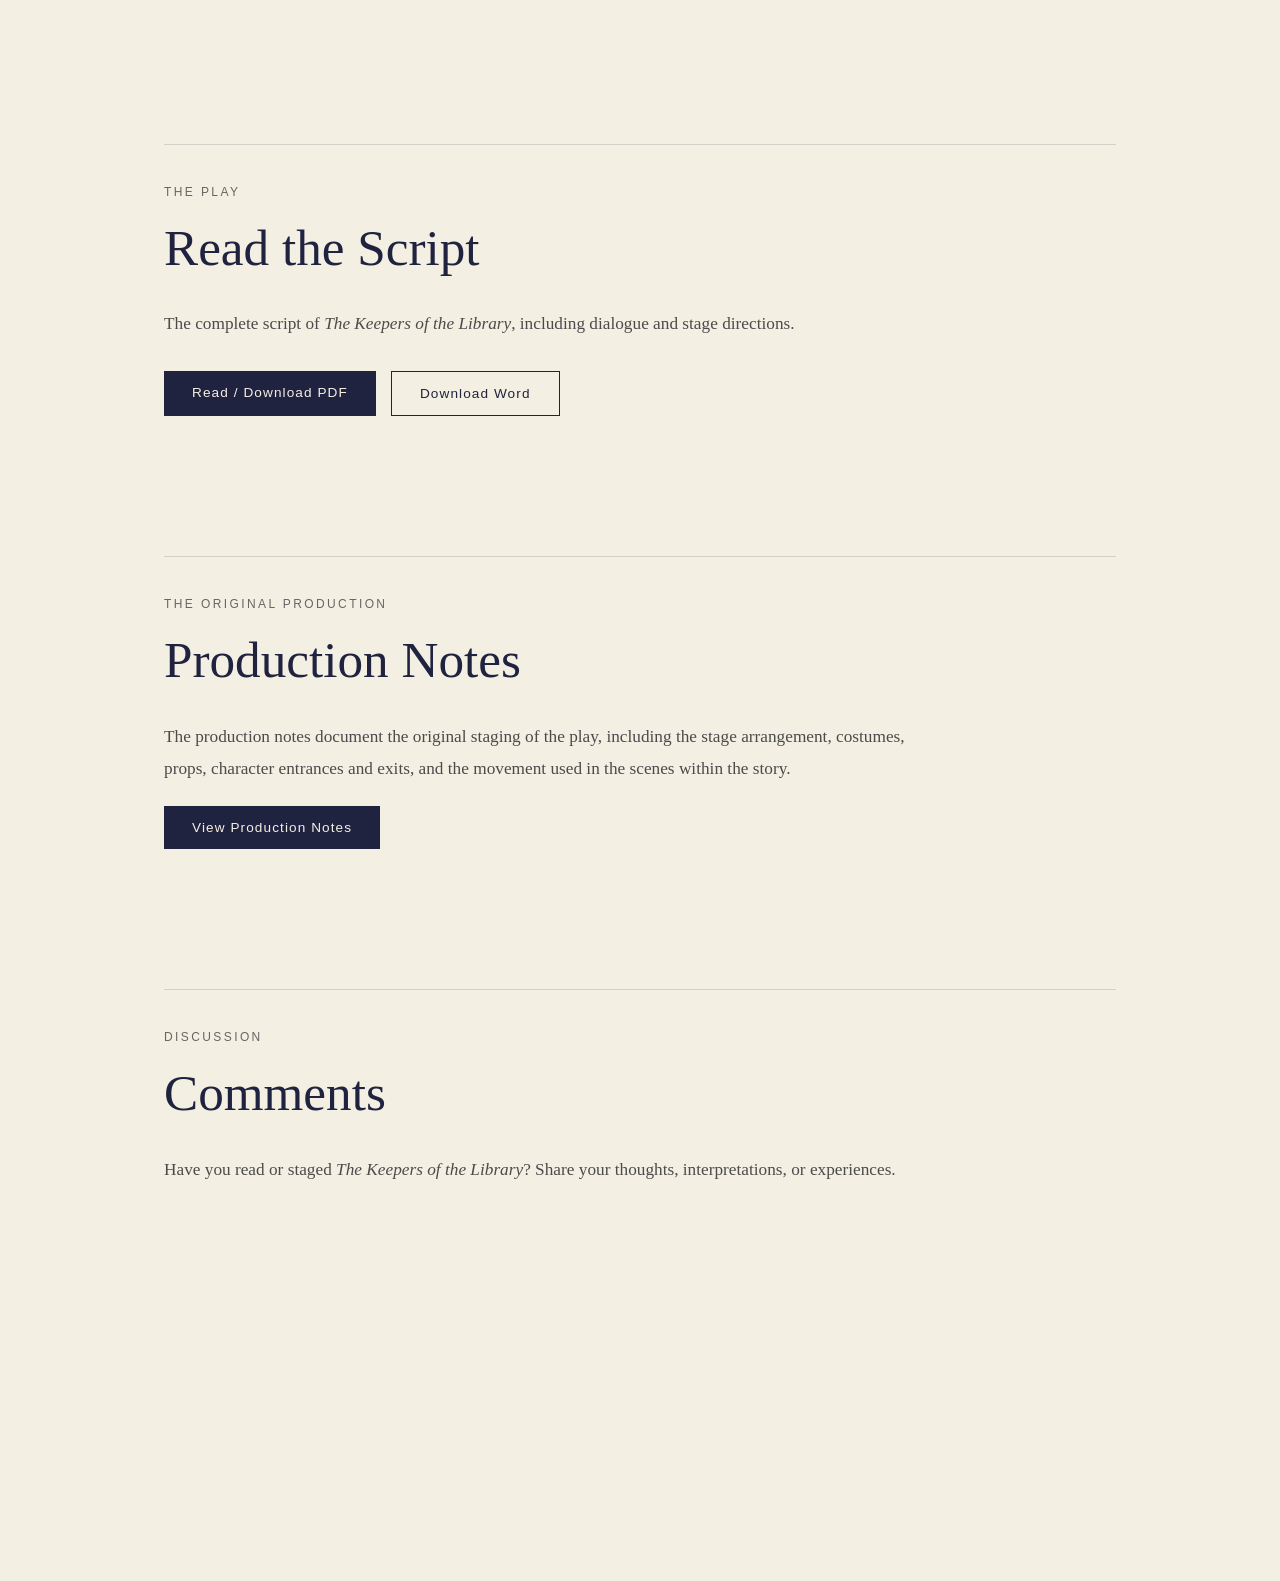
==== commit 86cde67d: "Improve play description and search visibility" ====
--- a/index.html
+++ b/index.html
@@ -5,6 +5,8 @@
     <meta name="viewport" content="width=device-width, initial-scale=1.0">
 
     <title>The Keepers of the Library | A One-Act Play</title>
+    <meta name="description"
+      content="The Keepers of the Library is an original English one-act student drama, approximately 20 minutes long, written for a school Piece of Classic (One-Act Play) competition.">
 
     <link rel="stylesheet" href="style.css">
 </head>
@@ -88,6 +90,14 @@
             the strange ways in which stories, ideas and memory
             continue to live through those who encounter them.
         </p>
+        <p>
+    <em>The Keepers of the Library</em> is an original English
+    one-act play written for a school drama competition, referred
+    to by the school as <strong>“Piece of Classic (One-Act Play)”</strong>.
+    The approximately 20-minute student drama is written for live
+    stage performance and is accompanied by production notes covering
+    the original staging, costumes, movement and scene transitions.
+</p>
 
     </section>
 
@@ -150,7 +160,28 @@
         </div>
 
     </section>
-
+<section id="students" class="content-section">
+
+    <p class="section-label">FOR STUDENTS & DRAMA GROUPS</p>
+
+    <h2>An Original School Drama Script</h2>
+
+    <p>
+        Looking for an original school drama script, student drama,
+        English one-act play, or material for a
+        <strong>Piece of Classic (One-Act Play)</strong> competition?
+        <em>The Keepers of the Library</em> is an approximately
+        20-minute play written for live stage performance.
+    </p>
+
+    <p>
+        The complete script is available together with production
+        notes describing the original stage layout, costumes,
+        entrances and exits, actor movement, and the staging of
+        scenes within the larger story.
+    </p>
+
+</section>
 
     <section id="script" class="content-section">
 
--- a/style.css
+++ b/style.css
@@ -316,4 +316,16 @@
 .production-footer {
     text-align: center;
     padding-top: 40px;
-}+}
+.stage-layout-image {
+    margin: 2rem auto 2.5rem;
+    text-align: center;
+}
+
+.stage-layout-image img {
+    display: block;
+    width: 100%;
+    max-width: 1200px;
+    height: auto;
+    margin: 0 auto;
+}
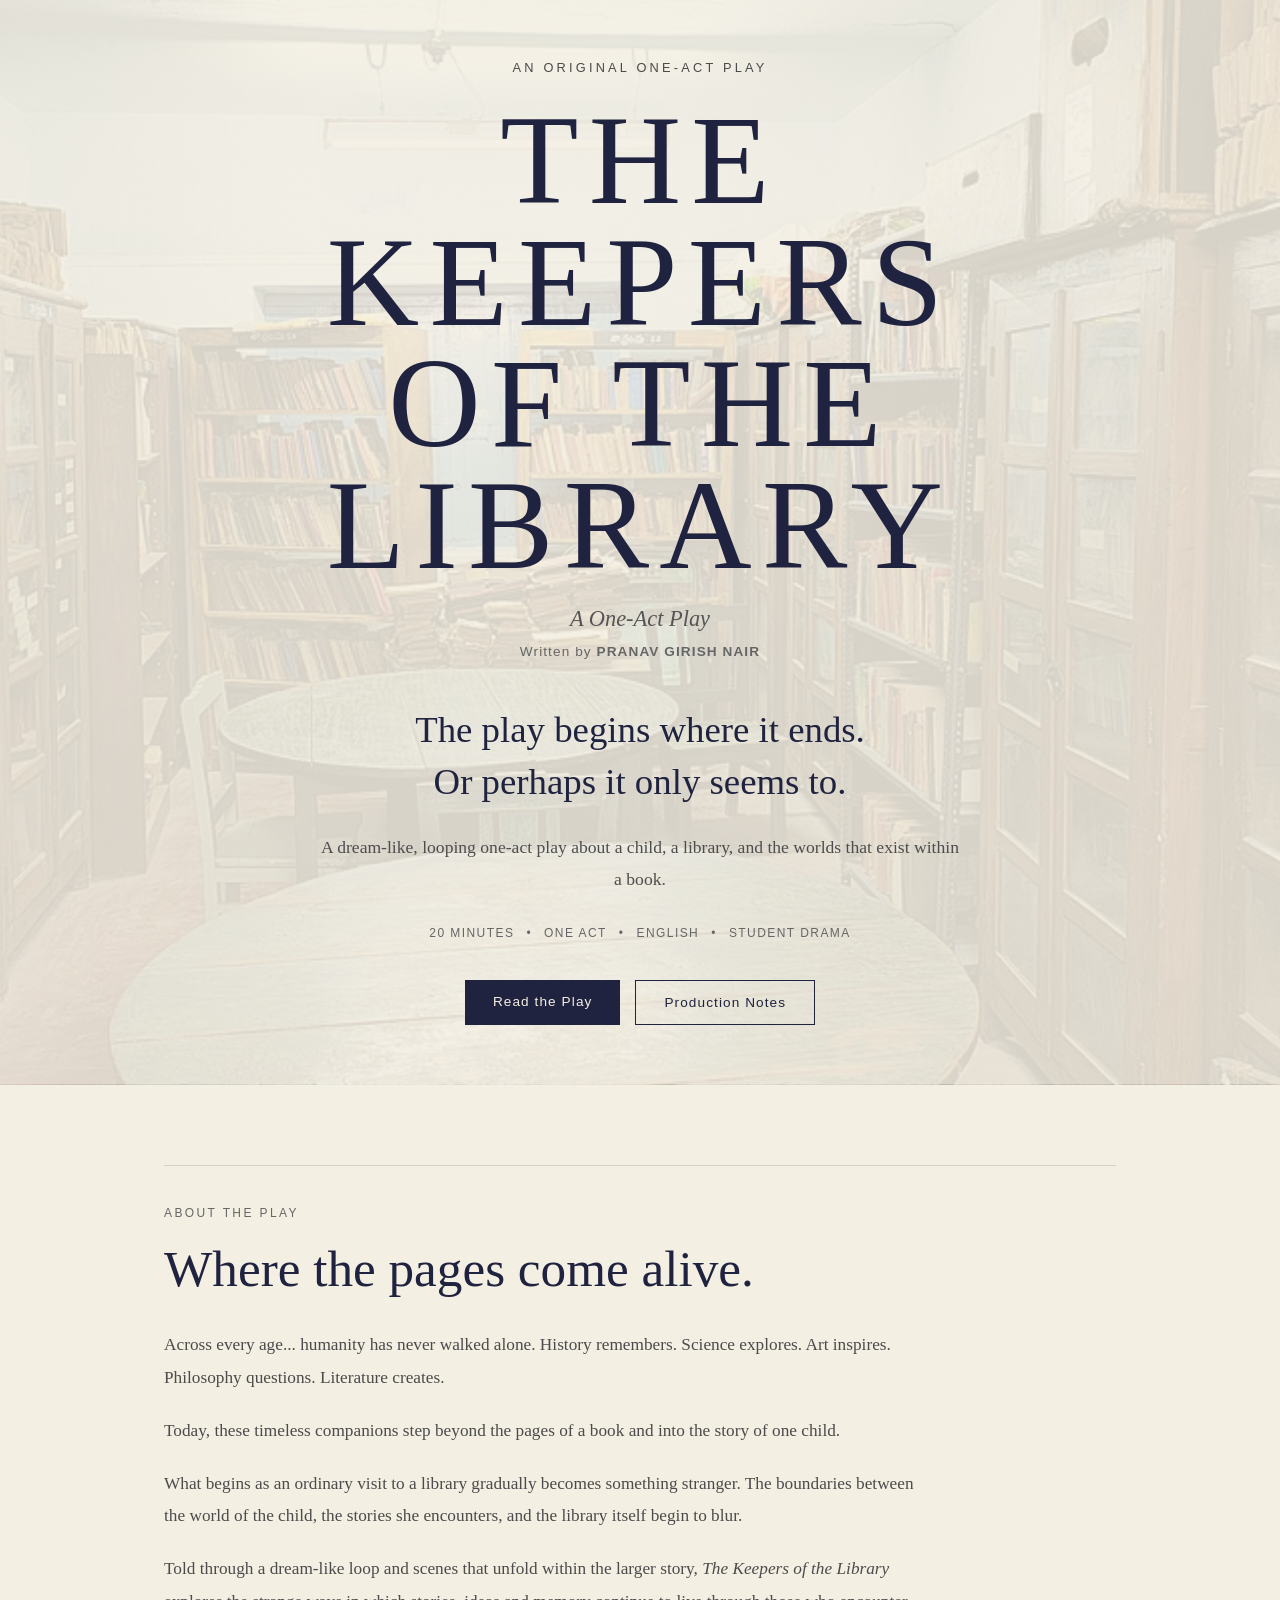
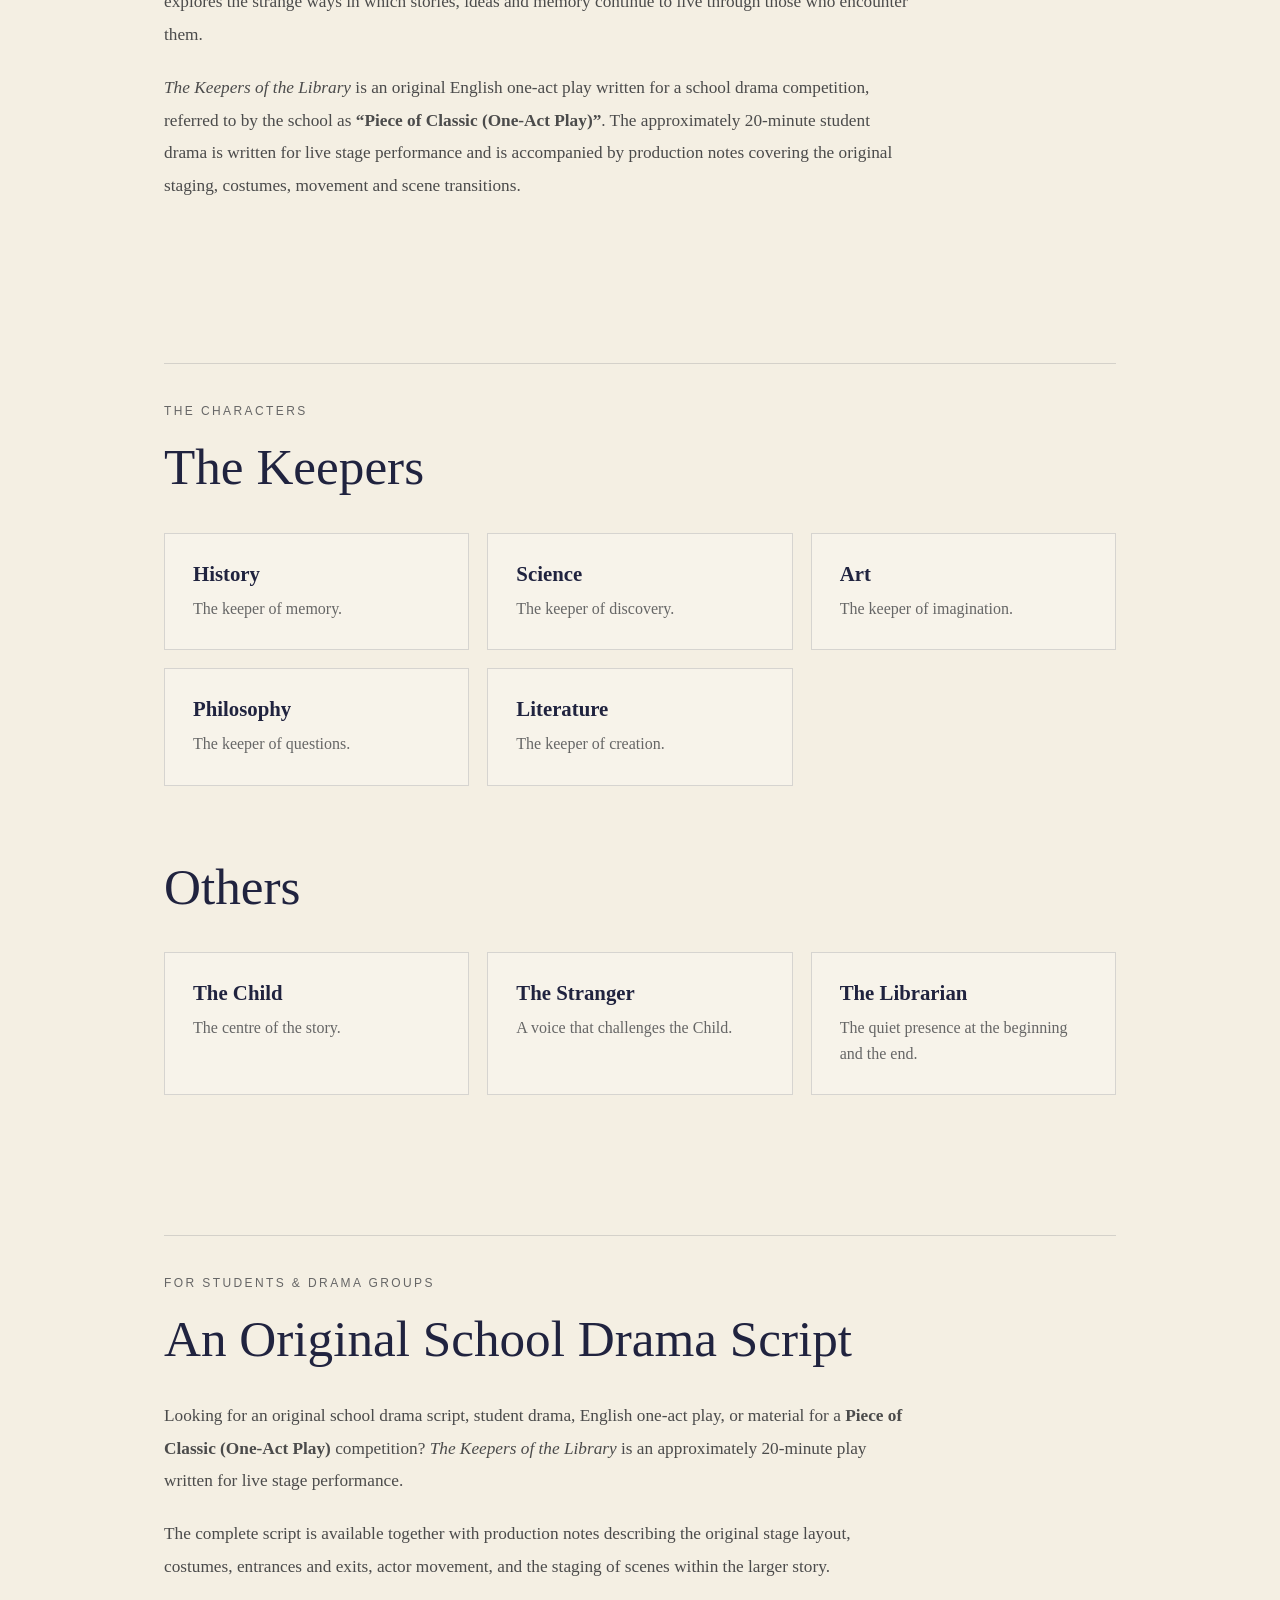
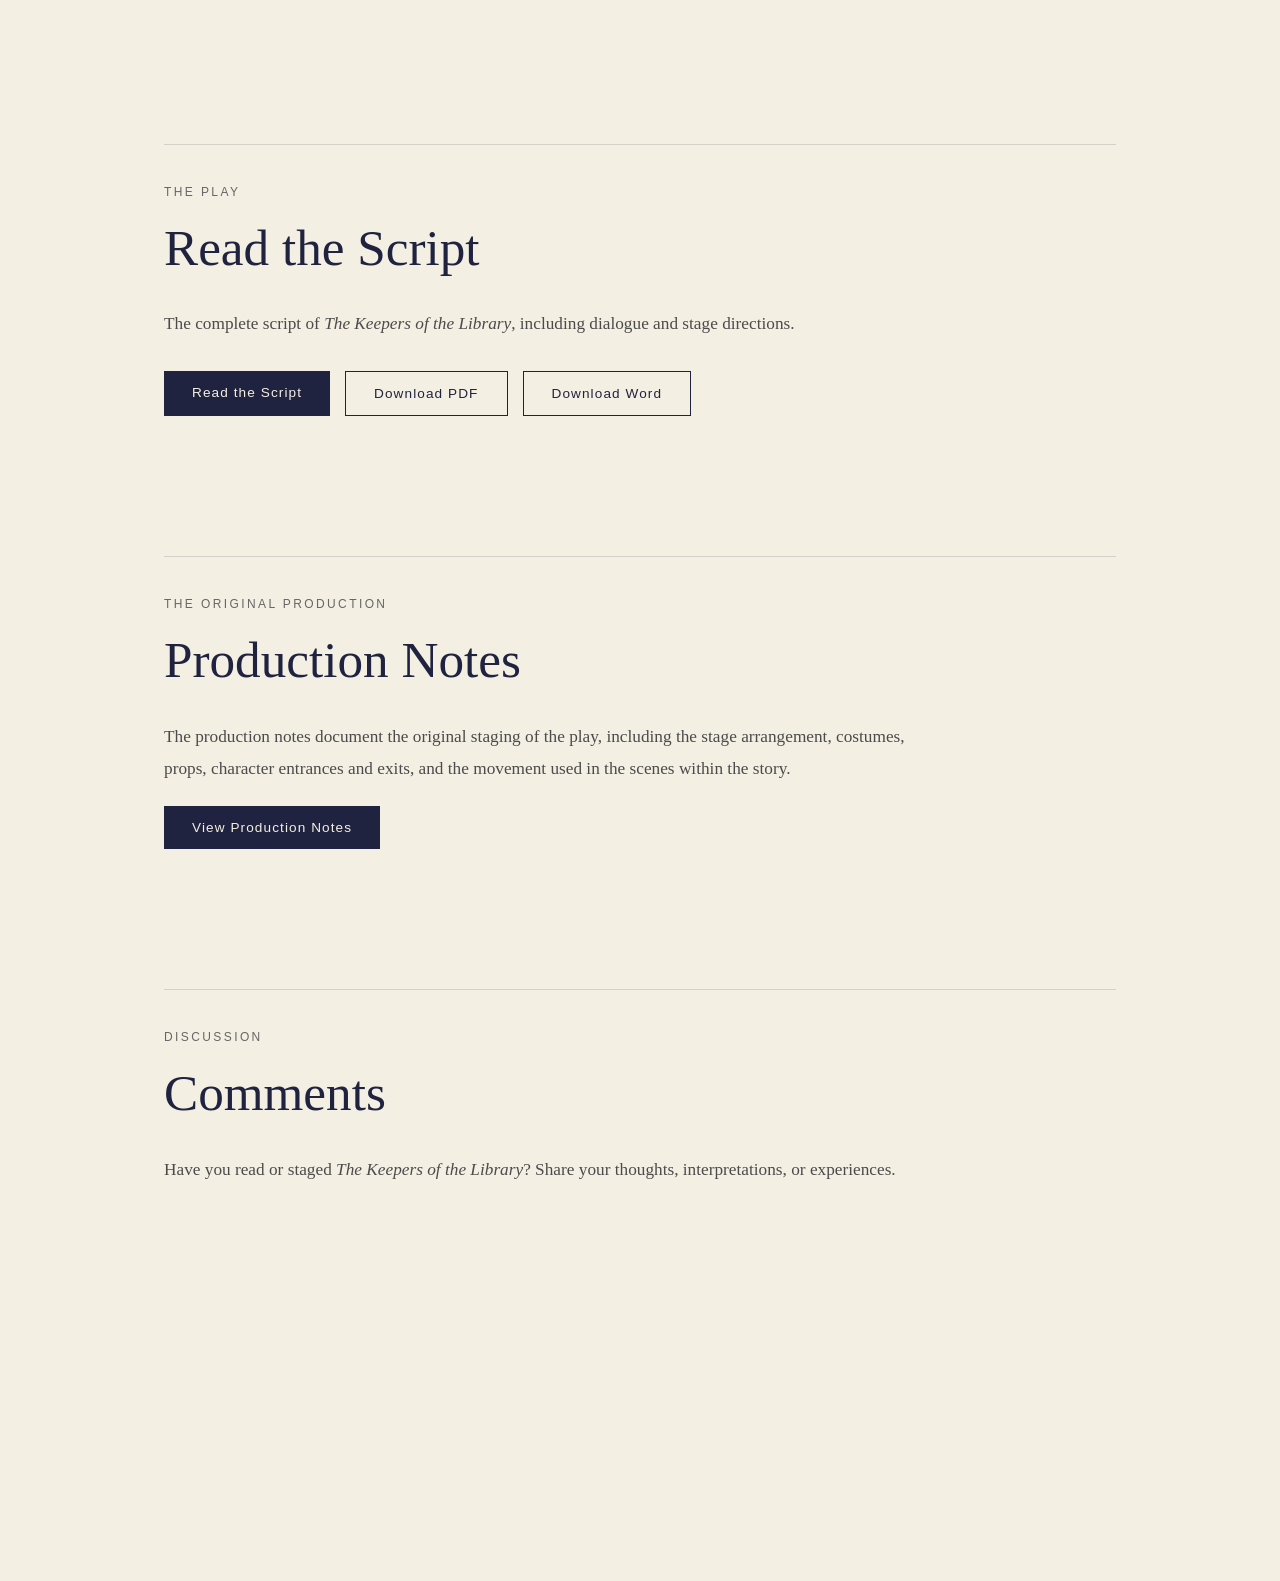
==== commit 575d34cc: "Add separate script reading and download options" ====
--- a/index.html
+++ b/index.html
@@ -194,20 +194,26 @@
             dialogue and stage directions.
         </p>
 
-        <div class="download-buttons">
-
-            <a href="assets/documents/The-Keepers-of-the-Library-One-Act-Play.pdf"
-               class="button primary"
-               target="_blank">
-                Read / Download PDF
-            </a>
-
-            <a href="assets/documents/The-Keepers-of-the-Library-One-Act-Play.docx"
-               class="button secondary">
-                Download Word
-            </a>
-
-        </div>
+<div class="download-buttons">
+
+    <a href="read-script.html"
+       class="button primary">
+        Read the Script
+    </a>
+
+    <a href="assets/documents/The-Keepers-of-the-Library-One-Act-Play.pdf"
+       class="button secondary"
+       target="_blank">
+        Download PDF
+    </a>
+
+    <a href="assets/documents/The-Keepers-of-the-Library-One-Act-Play.docx"
+       class="button secondary"
+       download>
+        Download Word
+    </a>
+
+</div>
 
     </section>
 
--- a/style.css
+++ b/style.css
@@ -318,14 +318,35 @@
     padding-top: 40px;
 }
 .stage-layout-image {
-    margin: 2rem auto 2.5rem;
+    margin: 2.5rem auto;
     text-align: center;
 }
 
 .stage-layout-image img {
     display: block;
-    width: 100%;
-    max-width: 1200px;
+    width: 90%;
+    max-width: 900px;
     height: auto;
     margin: 0 auto;
 }
+.script-reader {
+    width: 100%;
+    max-width: 1000px;
+    margin: 2rem auto;
+}
+
+.script-reader iframe {
+    display: block;
+    width: 100%;
+    height: 900px;
+    border: 1px solid rgba(0, 0, 0, 0.15);
+}
+
+.reader-actions {
+    display: flex;
+    justify-content: center;
+    align-items: center;
+    gap: 1rem;
+    flex-wrap: wrap;
+    margin-top: 2rem;
+}
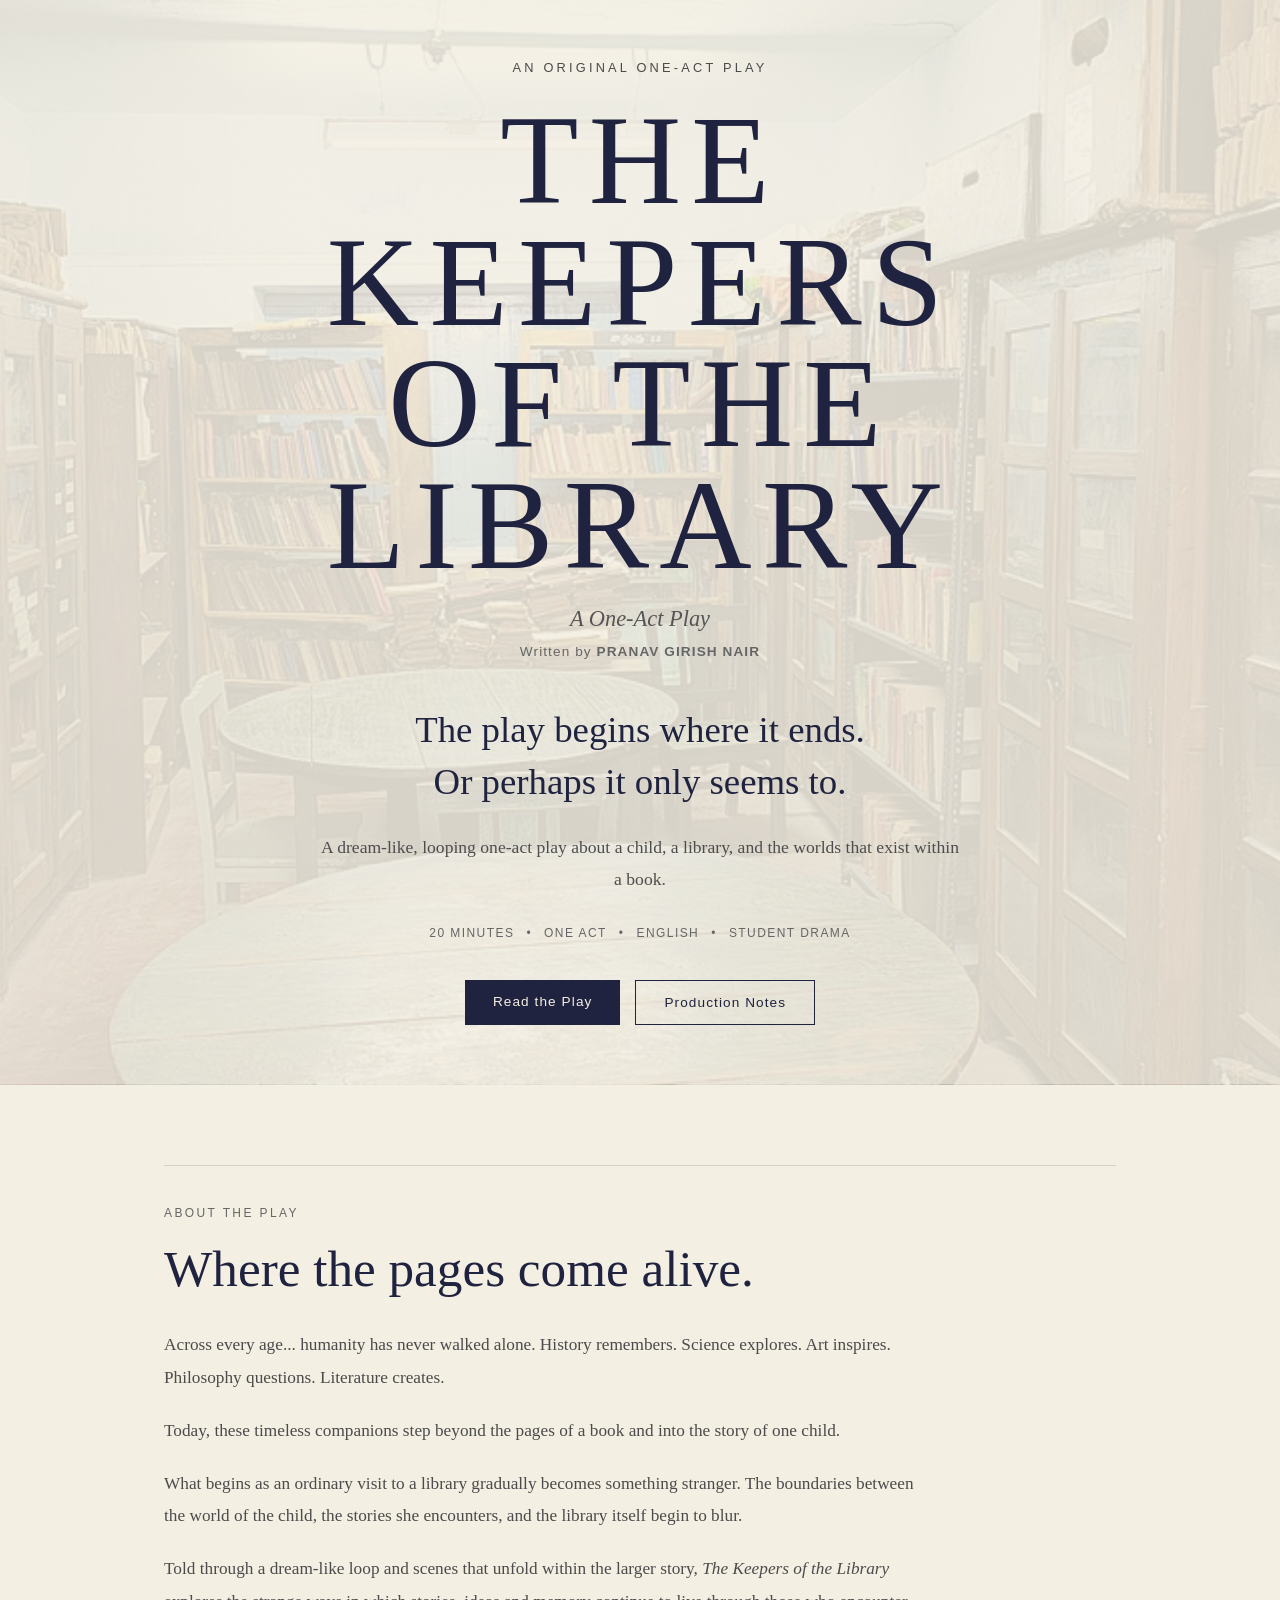
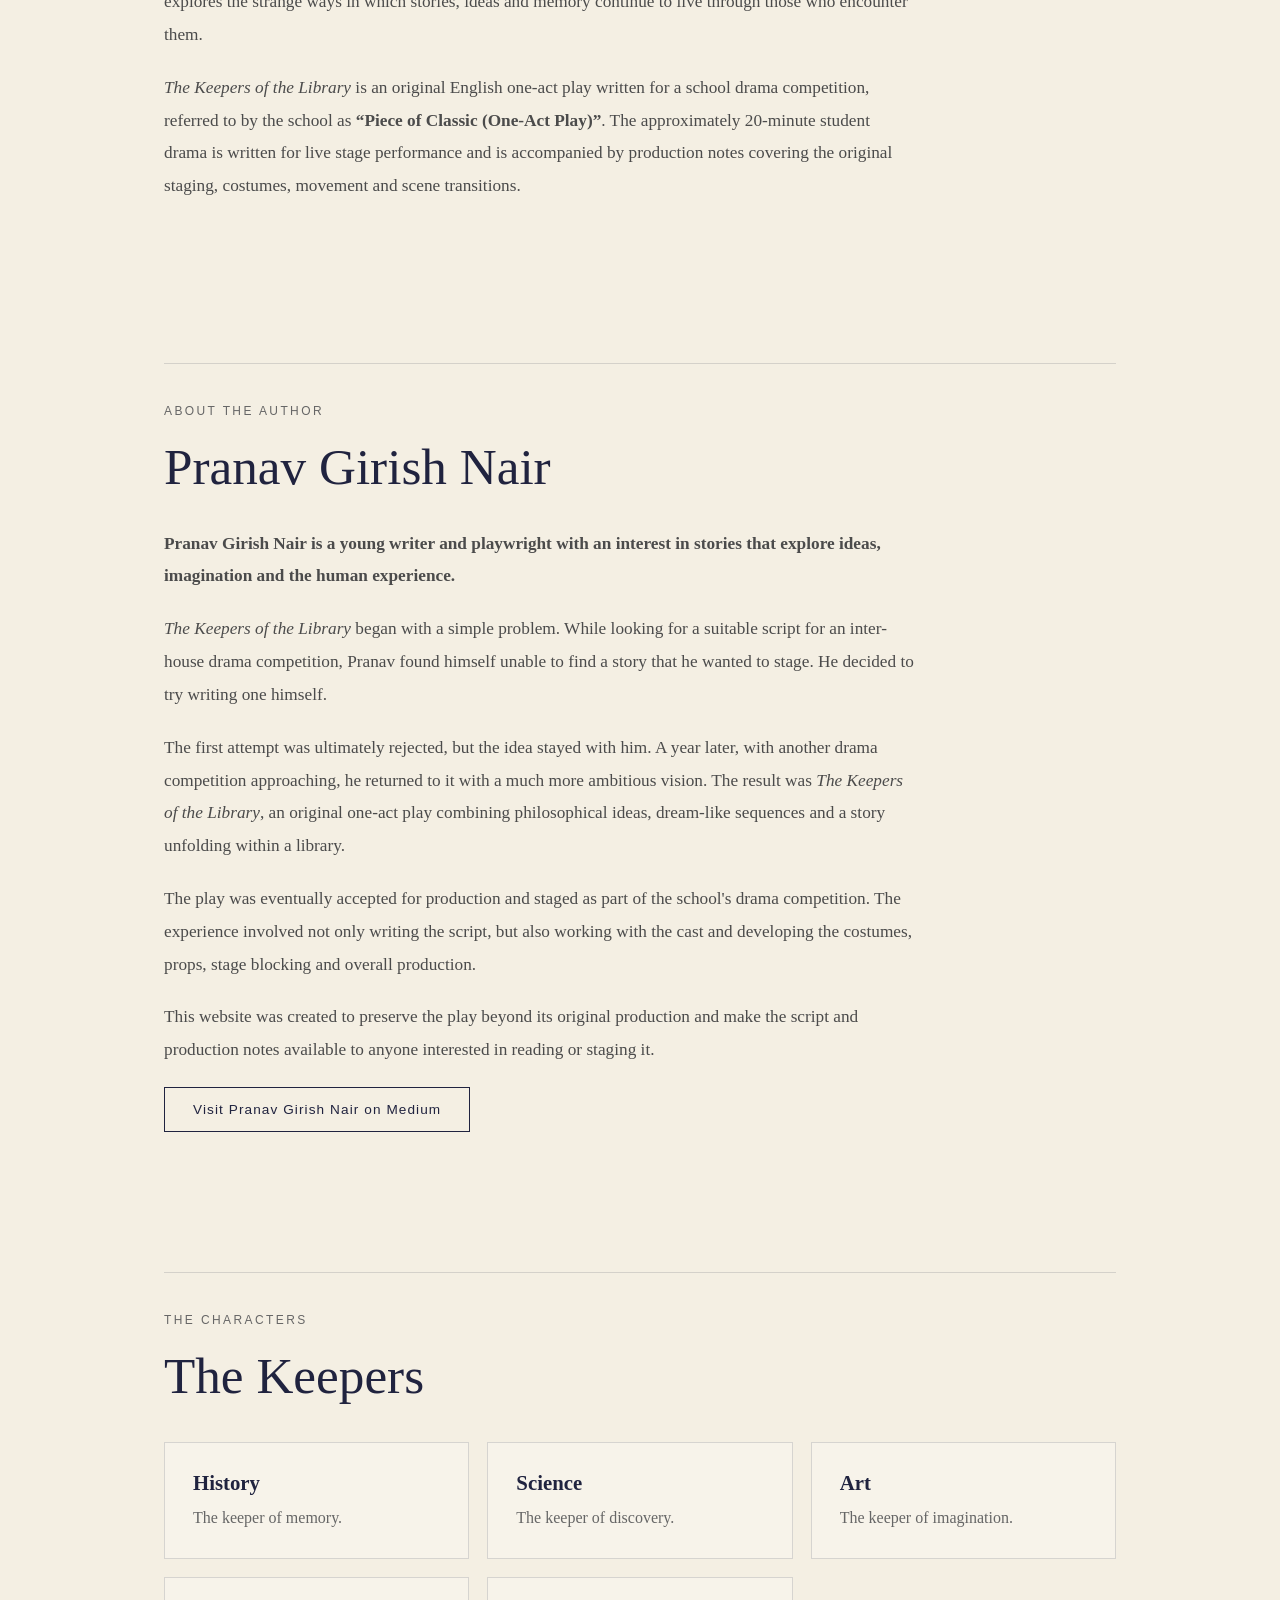
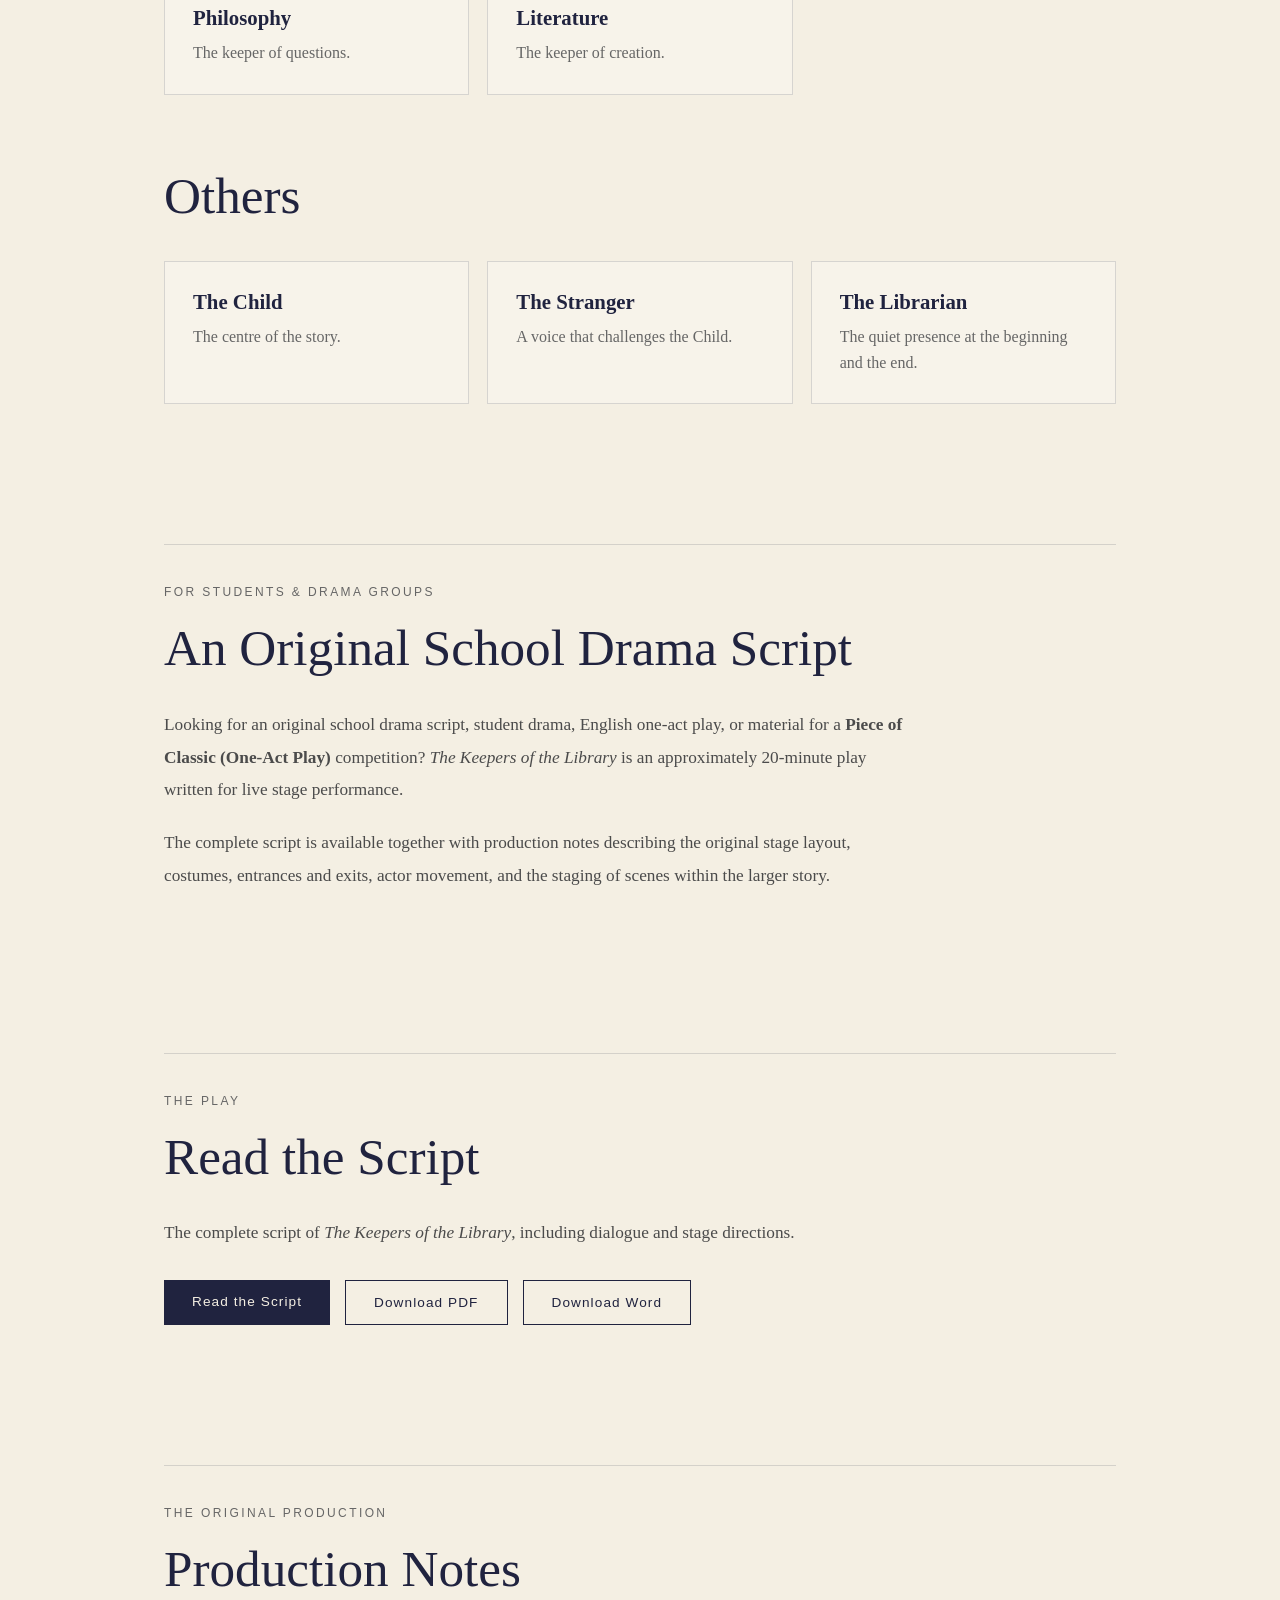
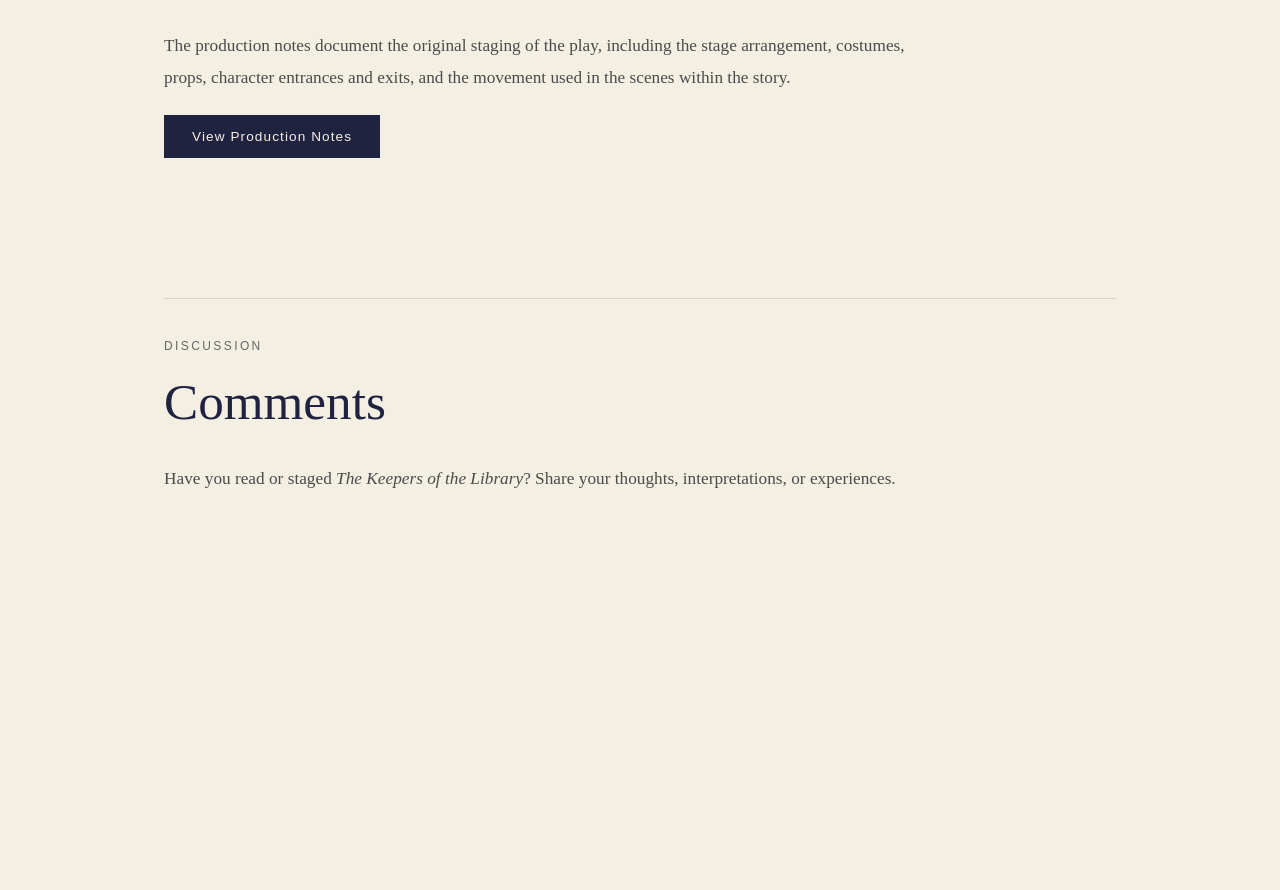
==== commit 8232b08b: "Added about the author section" ====
--- a/index.html
+++ b/index.html
@@ -4,9 +4,23 @@
     <meta charset="UTF-8">
     <meta name="viewport" content="width=device-width, initial-scale=1.0">
 
-    <title>The Keepers of the Library | A One-Act Play</title>
-    <meta name="description"
-      content="The Keepers of the Library is an original English one-act student drama, approximately 20 minutes long, written for a school Piece of Classic (One-Act Play) competition.">
+    <title>The Keepers of the Library | Original One-Act Play</title>
+
+    <meta name="description" content="The Keepers of the Library is an original English one-act play by Pranav Girish Nair, written for student drama and Piece of Classic (One-Act Play) competition.">
+
+    <script type="application/ld+json">
+    {
+      "@context": "https://schema.org",
+      "@type": "CreativeWork",
+      "name": "The Keepers of the Library",
+      "author": {
+        "@type": "Person",
+        "name": "Pranav Girish Nair"
+      },
+      "description": "An original English one-act play written for student drama.",
+      "url": "https://pgn28.github.io/the-library-play/"
+    }
+    </script>
 
     <link rel="stylesheet" href="style.css">
 </head>
@@ -100,7 +114,56 @@
 </p>
 
     </section>
-
+<section id="author" class="content-section">
+
+    <p class="section-label">ABOUT THE AUTHOR</p>
+
+    <h2>Pranav Girish Nair</h2>
+
+    <p>
+        <strong>Pranav Girish Nair is a young writer and playwright
+        with an interest in stories that explore ideas, imagination
+        and the human experience.</strong>
+    </p>
+
+    <p>
+        <em>The Keepers of the Library</em> began with a simple problem.
+        While looking for a suitable script for an inter-house drama
+        competition, Pranav found himself unable to find a story that
+        he wanted to stage. He decided to try writing one himself.
+    </p>
+
+    <p>
+        The first attempt was ultimately rejected, but the idea stayed
+        with him. A year later, with another drama competition approaching,
+        he returned to it with a much more ambitious vision. The result
+        was <em>The Keepers of the Library</em>, an original one-act play
+        combining philosophical ideas, dream-like sequences and a story
+        unfolding within a library.
+    </p>
+
+    <p>
+        The play was eventually accepted for production and staged as
+        part of the school's drama competition. The experience involved
+        not only writing the script, but also working with the cast and
+        developing the costumes, props, stage blocking and overall
+        production.
+    </p>
+
+    <p>
+        This website was created to preserve the play beyond its
+        original production and make the script and production notes
+        available to anyone interested in reading or staging it.
+    </p>
+
+    <a href="https://medium.com/@localguardian"
+       class="button secondary"
+       target="_blank"
+       rel="noopener noreferrer">
+        Visit Pranav Girish Nair on Medium
+    </a>
+
+</section>
 
     <section id="characters" class="content-section">
 
